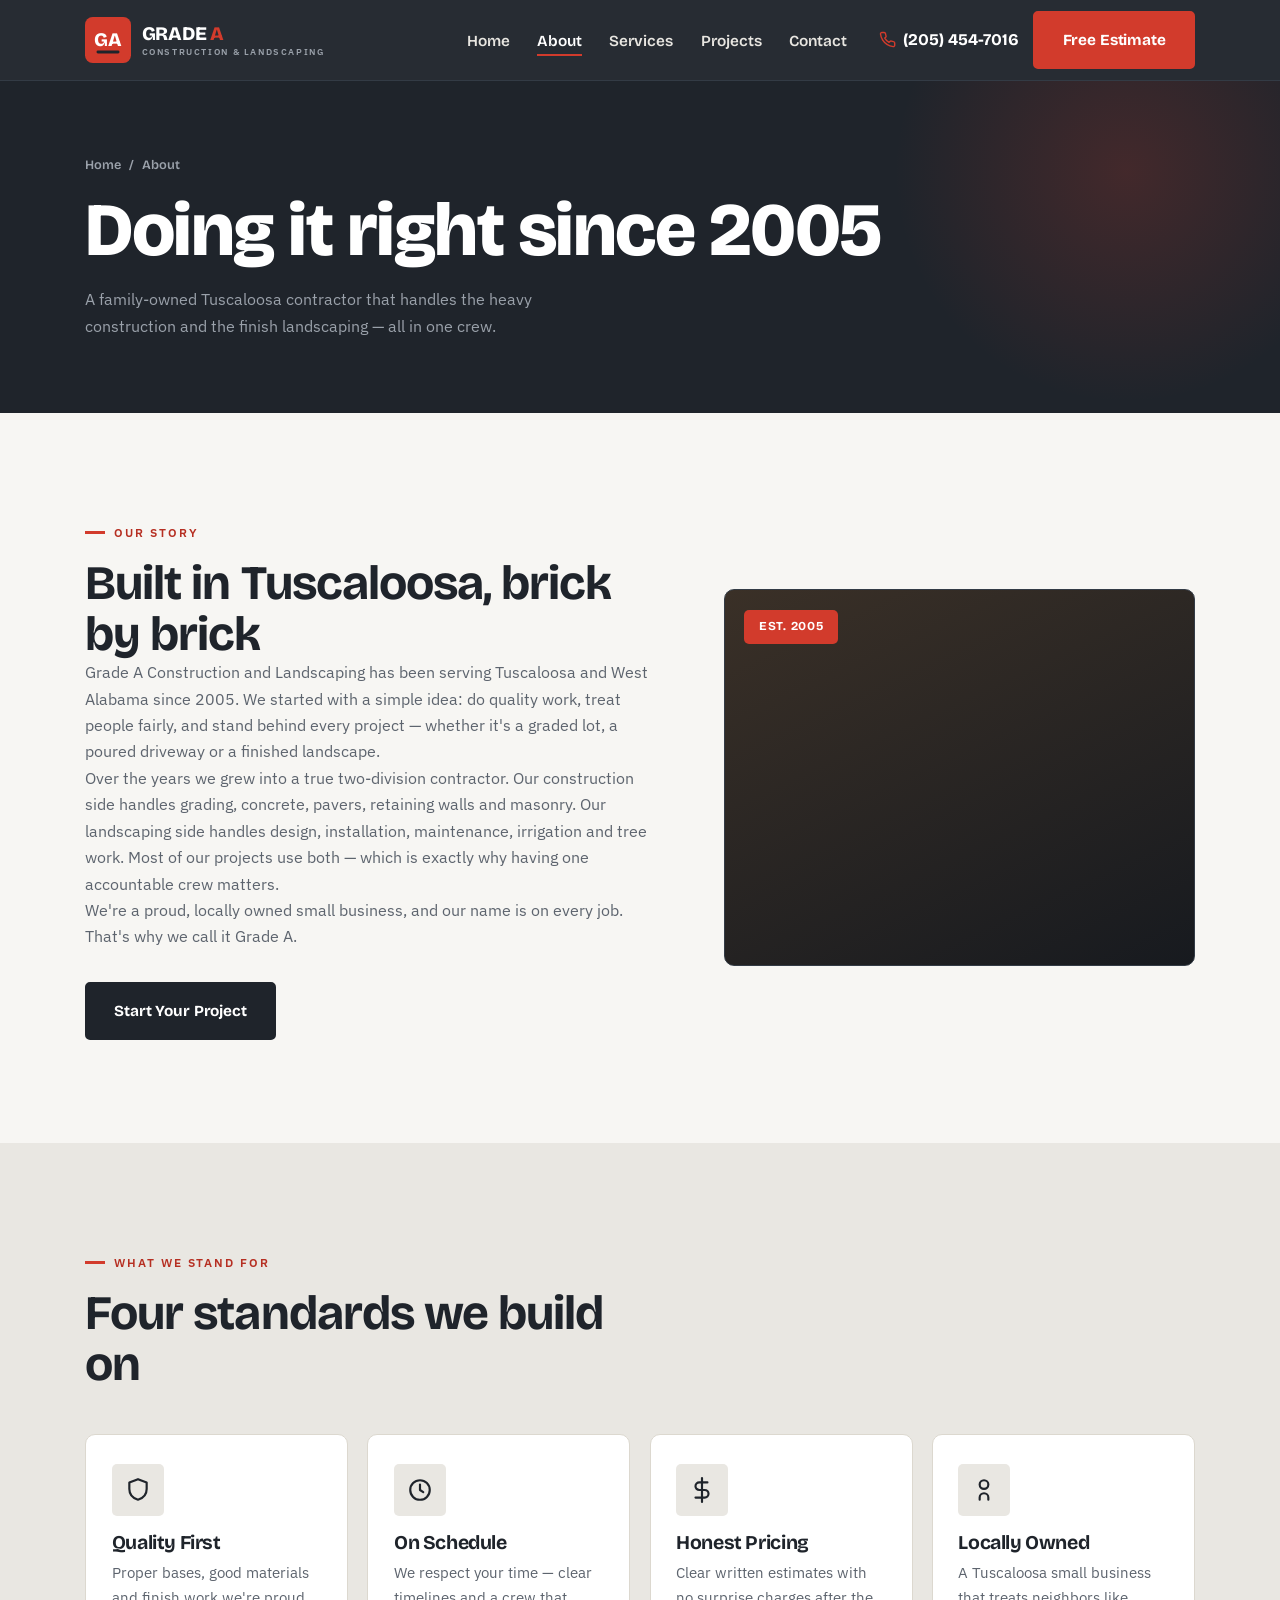
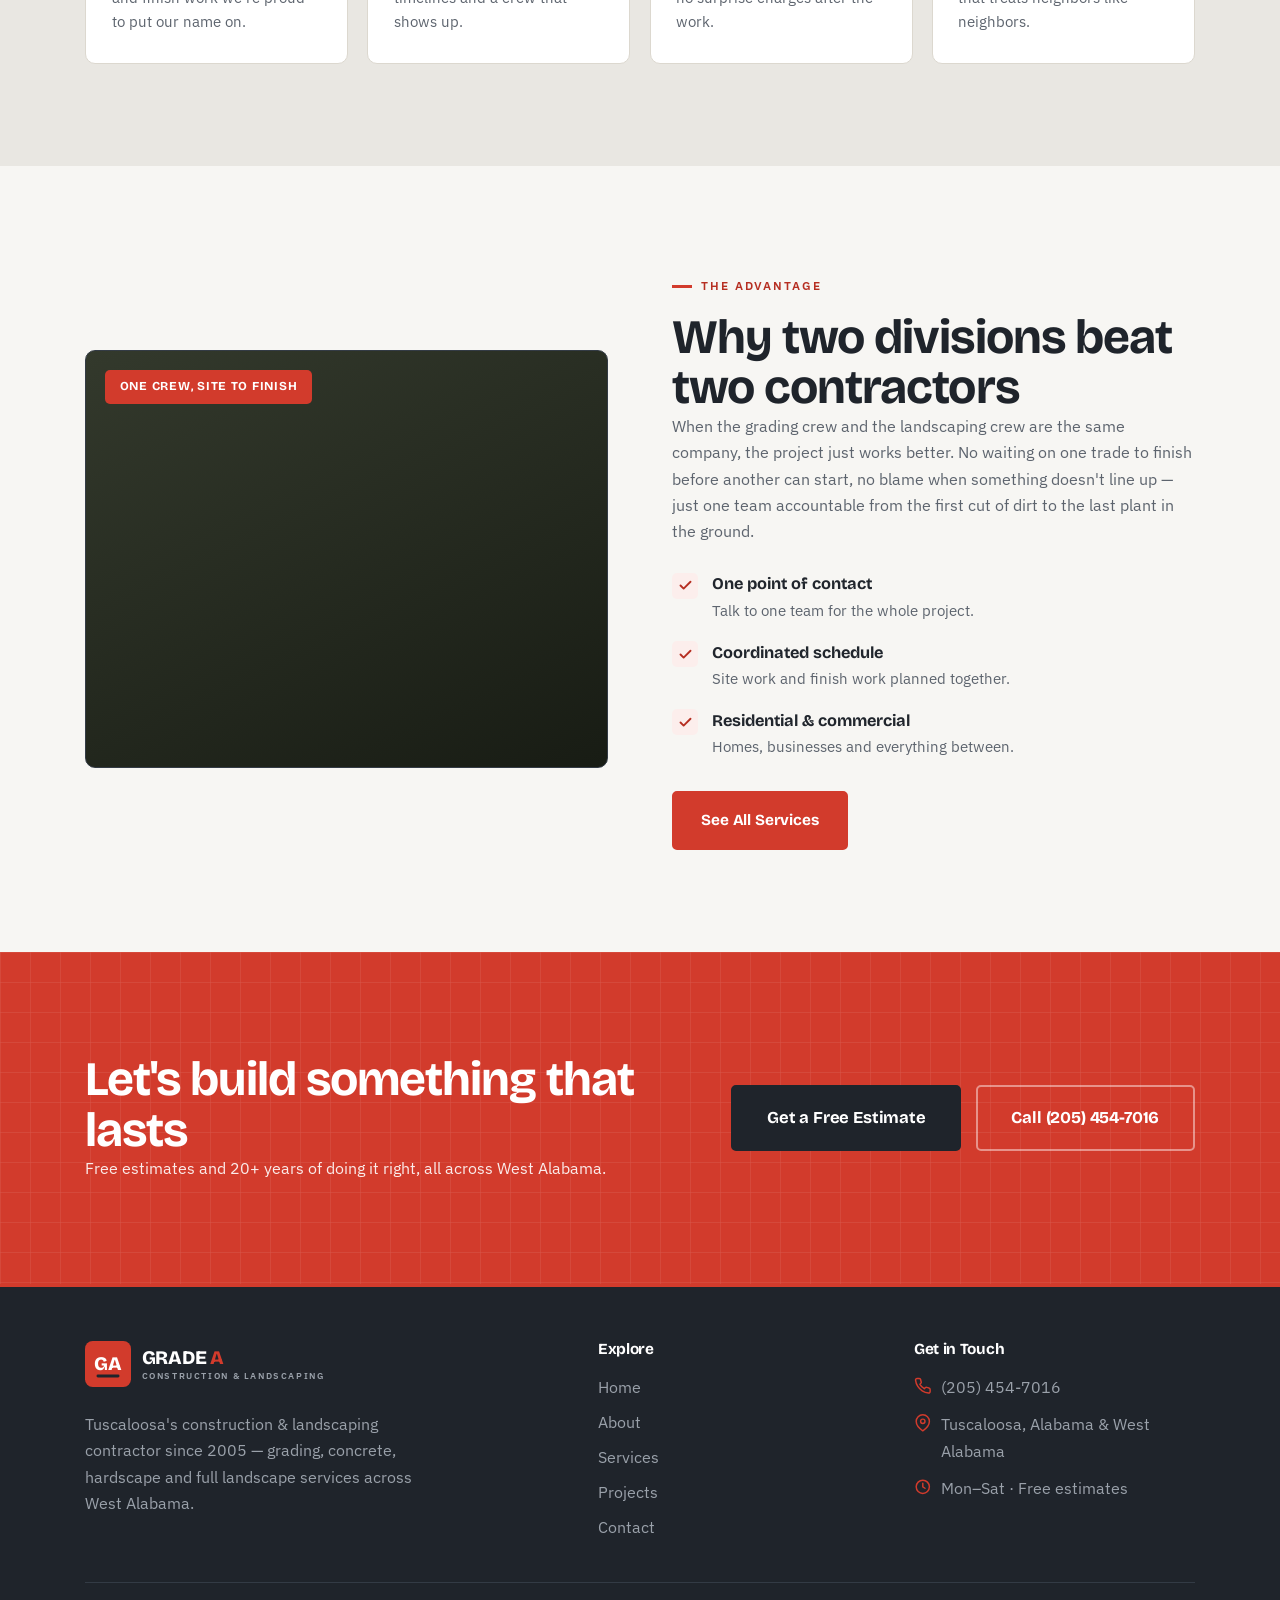
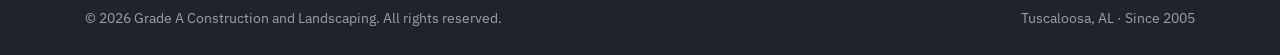
==== about.html @ cbe6e45e "Initial commit: Grade A Construction and Landscaping website Co-Authored-By: Claude Opus 4.8 <norepl" ====
<!DOCTYPE html>
<html lang="en" class="no-js">
<head>
  <meta charset="UTF-8" />
  <meta name="viewport" content="width=device-width, initial-scale=1.0" />
  <title>About | Grade A Construction and Landscaping — Tuscaloosa, AL</title>
  <meta name="description" content="Grade A Construction and Landscaping has served Tuscaloosa & West Alabama since 2005 — a family-owned contractor handling construction and landscaping under one roof." />
  <meta name="theme-color" content="#1f242b" />
  <link rel="icon" href="assets/icons/favicon.svg" type="image/svg+xml" />
  <link rel="preconnect" href="https://fonts.googleapis.com" />
  <link rel="preconnect" href="https://fonts.gstatic.com" crossorigin />
  <link href="https://fonts.googleapis.com/css2?family=Bricolage+Grotesque:opsz,wght@12..96,600..800&family=IBM+Plex+Sans:wght@400;500;600;700&display=swap" rel="stylesheet" />
  <link rel="stylesheet" href="css/style.css" />
</head>
<body>
  <a class="skip-link" href="#main">Skip to content</a>

  <header class="header">
    <div class="container">
      <nav class="nav" aria-label="Primary">
        <a href="index.html" class="logo" aria-label="Grade A Construction and Landscaping — home">
          <svg class="logo__mark" viewBox="0 0 48 48" aria-hidden="true">
            <rect width="48" height="48" rx="8" fill="#d23b2c"/>
            <text x="24" y="30" text-anchor="middle" font-family="'Bricolage Grotesque', Arial, sans-serif" font-weight="800" font-size="20" fill="#ffffff">GA</text>
            <rect x="12" y="35" width="24" height="3" rx="1.5" fill="#1f242b"/>
          </svg>
          <span class="logo__name">Grade<span> A</span><small>Construction &amp; Landscaping</small></span>
        </a>
        <div class="nav__menu" id="nav-menu">
          <ul class="nav__links">
            <li><a class="nav__link" href="index.html">Home</a></li>
            <li><a class="nav__link" href="about.html">About</a></li>
            <li><a class="nav__link" href="services.html">Services</a></li>
            <li><a class="nav__link" href="gallery.html">Projects</a></li>
            <li><a class="nav__link" href="contact.html">Contact</a></li>
          </ul>
          <div class="nav__actions">
            <a href="tel:+12054547016" class="nav__phone" aria-label="Call (205) 454-7016">
              <svg viewBox="0 0 24 24" fill="none" stroke="currentColor" stroke-width="2" stroke-linecap="round" stroke-linejoin="round" aria-hidden="true"><path d="M22 16.92v3a2 2 0 0 1-2.18 2 19.79 19.79 0 0 1-8.63-3.07 19.5 19.5 0 0 1-6-6 19.79 19.79 0 0 1-3.07-8.67A2 2 0 0 1 4.11 2h3a2 2 0 0 1 2 1.72c.13.96.36 1.9.7 2.81a2 2 0 0 1-.45 2.11L8.09 9.91a16 16 0 0 0 6 6l1.27-1.27a2 2 0 0 1 2.11-.45c.91.34 1.85.57 2.81.7A2 2 0 0 1 22 16.92Z"/></svg>
              (205) 454-7016
            </a>
            <a href="contact.html" class="btn">Free Estimate</a>
          </div>
        </div>
        <button class="nav__toggle" aria-label="Toggle menu" aria-controls="nav-menu" aria-expanded="false"><span></span></button>
      </nav>
    </div>
  </header>
  <div class="nav-scrim" aria-hidden="true"></div>

  <main id="main">
    <section class="pagehero">
      <div class="container pagehero__inner">
        <nav class="crumbs" aria-label="Breadcrumb"><a href="index.html">Home</a> / <span>About</span></nav>
        <h1>Doing it right since 2005</h1>
        <p>A family-owned Tuscaloosa contractor that handles the heavy construction and the finish landscaping — all in one crew.</p>
      </div>
    </section>

    <!-- STORY -->
    <section class="section">
      <div class="container split split--wide-left">
        <div class="reveal">
          <span class="eyebrow">Our Story</span>
          <h2 style="margin-top:1rem">Built in Tuscaloosa, brick by brick</h2>
          <p class="muted">Grade A Construction and Landscaping has been serving Tuscaloosa and West Alabama since 2005. We started with a simple idea: do quality work, treat people fairly, and stand behind every project — whether it's a graded lot, a poured driveway or a finished landscape.</p>
          <p class="muted">Over the years we grew into a true two-division contractor. Our construction side handles grading, concrete, pavers, retaining walls and masonry. Our landscaping side handles design, installation, maintenance, irrigation and tree work. Most of our projects use both — which is exactly why having one accountable crew matters.</p>
          <p class="muted">We're a proud, locally owned small business, and our name is on every job. That's why we call it Grade A.</p>
          <a href="contact.html" class="btn btn--dark mt-2">Start Your Project</a>
        </div>
        <div class="feature__media reveal" data-delay="1">
          <!-- Replace background with a real crew / equipment / project photo -->
          <span class="pill">Est. 2005</span>
        </div>
      </div>
    </section>

    <!-- VALUES -->
    <section class="section section--concrete">
      <div class="container">
        <div class="section-head reveal">
          <span class="eyebrow">What We Stand For</span>
          <h2 style="margin-top:1rem">Four standards we build on</h2>
        </div>
        <div class="cards">
          <article class="card reveal">
            <div class="card__top"><div class="card__ic"><svg viewBox="0 0 24 24" fill="none" stroke="currentColor" stroke-width="2" stroke-linecap="round" stroke-linejoin="round"><path d="M12 2 4 5v6c0 5 3.4 8.5 8 10 4.6-1.5 8-5 8-10V5l-8-3Z"/></svg></div></div>
            <h3>Quality First</h3>
            <p>Proper bases, good materials and finish work we're proud to put our name on.</p>
          </article>
          <article class="card reveal" data-delay="1">
            <div class="card__top"><div class="card__ic"><svg viewBox="0 0 24 24" fill="none" stroke="currentColor" stroke-width="2" stroke-linecap="round" stroke-linejoin="round"><circle cx="12" cy="12" r="9"/><polyline points="12 7 12 12 15 14"/></svg></div></div>
            <h3>On Schedule</h3>
            <p>We respect your time — clear timelines and a crew that shows up.</p>
          </article>
          <article class="card reveal" data-delay="2">
            <div class="card__top"><div class="card__ic"><svg viewBox="0 0 24 24" fill="none" stroke="currentColor" stroke-width="2" stroke-linecap="round" stroke-linejoin="round"><path d="M12 1v22"/><path d="M17 5H9.5a3.5 3.5 0 0 0 0 7h5a3.5 3.5 0 0 1 0 7H6"/></svg></div></div>
            <h3>Honest Pricing</h3>
            <p>Clear written estimates with no surprise charges after the work.</p>
          </article>
          <article class="card reveal" data-delay="3">
            <div class="card__top"><div class="card__ic"><svg viewBox="0 0 24 24" fill="none" stroke="currentColor" stroke-width="2" stroke-linecap="round" stroke-linejoin="round"><path d="M16 21v-2a4 4 0 0 0-8 0v2"/><circle cx="12" cy="7" r="4"/></svg></div></div>
            <h3>Locally Owned</h3>
            <p>A Tuscaloosa small business that treats neighbors like neighbors.</p>
          </article>
        </div>
      </div>
    </section>

    <!-- WHY / ONE CREW -->
    <section class="section">
      <div class="container split">
        <div class="feature__media feature__media--land reveal">
          <!-- Replace background with a real combined project photo -->
          <span class="pill">One crew, site to finish</span>
        </div>
        <div class="reveal" data-delay="1">
          <span class="eyebrow">The Advantage</span>
          <h2 style="margin-top:1rem">Why two divisions beat two contractors</h2>
          <p class="muted">When the grading crew and the landscaping crew are the same company, the project just works better. No waiting on one trade to finish before another can start, no blame when something doesn't line up — just one team accountable from the first cut of dirt to the last plant in the ground.</p>
          <ul class="checks">
            <li><span class="tick"><svg viewBox="0 0 24 24" fill="none" stroke="currentColor" stroke-width="3" stroke-linecap="round" stroke-linejoin="round"><polyline points="20 6 9 17 4 12"/></svg></span><span><b>One point of contact</b><span class="t">Talk to one team for the whole project.</span></span></li>
            <li><span class="tick"><svg viewBox="0 0 24 24" fill="none" stroke="currentColor" stroke-width="3" stroke-linecap="round" stroke-linejoin="round"><polyline points="20 6 9 17 4 12"/></svg></span><span><b>Coordinated schedule</b><span class="t">Site work and finish work planned together.</span></span></li>
            <li><span class="tick"><svg viewBox="0 0 24 24" fill="none" stroke="currentColor" stroke-width="3" stroke-linecap="round" stroke-linejoin="round"><polyline points="20 6 9 17 4 12"/></svg></span><span><b>Residential &amp; commercial</b><span class="t">Homes, businesses and everything between.</span></span></li>
          </ul>
          <a href="services.html" class="btn mt-2">See All Services</a>
        </div>
      </div>
    </section>

    <!-- CTA -->
    <section class="section cta">
      <div class="container cta__inner">
        <div class="reveal">
          <h2>Let's build something that lasts</h2>
          <p>Free estimates and 20+ years of doing it right, all across West Alabama.</p>
        </div>
        <div class="hero__actions reveal" data-delay="1">
          <a href="contact.html" class="btn btn--dark btn--lg">Get a Free Estimate</a>
          <a href="tel:+12054547016" class="btn btn--ghost-light btn--lg">Call (205) 454-7016</a>
        </div>
      </div>
    </section>
  </main>

  <footer class="footer">
    <div class="container">
      <div class="footer__grid">
        <div class="footer__about">
          <a href="index.html" class="logo" aria-label="Grade A Construction and Landscaping — home">
            <svg class="logo__mark" viewBox="0 0 48 48" aria-hidden="true">
              <rect width="48" height="48" rx="8" fill="#d23b2c"/>
              <text x="24" y="30" text-anchor="middle" font-family="'Bricolage Grotesque', Arial, sans-serif" font-weight="800" font-size="20" fill="#ffffff">GA</text>
              <rect x="12" y="35" width="24" height="3" rx="1.5" fill="#1f242b"/>
            </svg>
            <span class="logo__name">Grade<span> A</span><small>Construction &amp; Landscaping</small></span>
          </a>
          <p>Tuscaloosa's construction &amp; landscaping contractor since 2005 — grading, concrete, hardscape and full landscape services across West Alabama.</p>
        </div>
        <div>
          <h4>Explore</h4>
          <ul class="footer__links">
            <li><a href="index.html">Home</a></li>
            <li><a href="about.html">About</a></li>
            <li><a href="services.html">Services</a></li>
            <li><a href="gallery.html">Projects</a></li>
            <li><a href="contact.html">Contact</a></li>
          </ul>
        </div>
        <div>
          <h4>Get in Touch</h4>
          <ul class="footer__contact">
            <li><svg viewBox="0 0 24 24" fill="none" stroke="currentColor" stroke-width="2" stroke-linecap="round" stroke-linejoin="round"><path d="M22 16.92v3a2 2 0 0 1-2.18 2 19.79 19.79 0 0 1-8.63-3.07 19.5 19.5 0 0 1-6-6 19.79 19.79 0 0 1-3.07-8.67A2 2 0 0 1 4.11 2h3a2 2 0 0 1 2 1.72c.13.96.36 1.9.7 2.81a2 2 0 0 1-.45 2.11L8.09 9.91a16 16 0 0 0 6 6l1.27-1.27a2 2 0 0 1 2.11-.45c.91.34 1.85.57 2.81.7A2 2 0 0 1 22 16.92Z"/></svg><a href="tel:+12054547016">(205) 454-7016</a></li>
            <li><svg viewBox="0 0 24 24" fill="none" stroke="currentColor" stroke-width="2" stroke-linecap="round" stroke-linejoin="round"><path d="M21 10c0 7-9 13-9 13s-9-6-9-13a9 9 0 0 1 18 0Z"/><circle cx="12" cy="10" r="3"/></svg><span>Tuscaloosa, Alabama &amp; West Alabama</span></li>
            <li><svg viewBox="0 0 24 24" fill="none" stroke="currentColor" stroke-width="2" stroke-linecap="round" stroke-linejoin="round"><circle cx="12" cy="12" r="9"/><polyline points="12 7 12 12 15 14"/></svg><span>Mon–Sat · Free estimates</span></li>
          </ul>
        </div>
      </div>
      <div class="footer__bottom">
        <span>&copy; <span id="year">2026</span> Grade A Construction and Landscaping. All rights reserved.</span>
        <span>Tuscaloosa, AL · Since 2005</span>
      </div>
    </div>
  </footer>

  <button class="to-top" aria-label="Back to top"><svg viewBox="0 0 24 24" fill="none" stroke="currentColor" stroke-width="2.4" stroke-linecap="round" stroke-linejoin="round" width="20" height="20"><polyline points="18 15 12 9 6 15"/></svg></button>
  <nav class="callbar" aria-label="Quick actions">
    <a href="tel:+12054547016"><svg viewBox="0 0 24 24" fill="none" stroke="currentColor" stroke-width="2" stroke-linecap="round" stroke-linejoin="round"><path d="M22 16.92v3a2 2 0 0 1-2.18 2 19.79 19.79 0 0 1-8.63-3.07 19.5 19.5 0 0 1-6-6 19.79 19.79 0 0 1-3.07-8.67A2 2 0 0 1 4.11 2h3a2 2 0 0 1 2 1.72c.13.96.36 1.9.7 2.81a2 2 0 0 1-.45 2.11L8.09 9.91a16 16 0 0 0 6 6l1.27-1.27a2 2 0 0 1 2.11-.45c.91.34 1.85.57 2.81.7A2 2 0 0 1 22 16.92Z"/></svg>Call Now</a>
    <a href="contact.html"><svg viewBox="0 0 24 24" fill="none" stroke="currentColor" stroke-width="2" stroke-linecap="round" stroke-linejoin="round"><path d="M14 2H6a2 2 0 0 0-2 2v16a2 2 0 0 0 2 2h12a2 2 0 0 0 2-2V8z"/><polyline points="14 2 14 8 20 8"/></svg>Free Estimate</a>
  </nav>

  <script src="js/main.js" defer></script>
</body>
</html>
---- css/style.css ----
/* =====================================================================
   Grade A Construction and Landscaping — "Built Right" design system
   Graphite + warm concrete + signal red. Bricolage Grotesque + IBM Plex Sans.
   Sturdy, professional, blueprint-grid motifs. Two divisions. No frameworks.
   ===================================================================== */

/* ----------------------------- Tokens ------------------------------ */
:root {
  /* Brand */
  --graphite:   #1f242b;   /* dark */
  --graphite-2: #2a3138;
  --graphite-3: #39414b;
  --red:        #d23b2c;   /* signal/brick red */
  --red-600:    #b62f22;
  --red-700:    #95261b;
  --red-50:     #fceeec;

  /* Neutrals */
  --concrete:   #e9e7e2;   /* warm light gray */
  --concrete-2: #ddd9d1;
  --paper:      #f7f6f3;   /* off-white */
  --white:      #ffffff;
  --line:       #dcd8cf;
  --line-dark:  #333b45;
  --steel:      #5c6470;

  /* Text */
  --text:       #21262d;
  --muted:      #5d646e;
  --on-dark:    #e8e6e1;
  --on-dark-mut:#9aa1aa;

  /* System */
  --radius:    5px;
  --radius-lg: 10px;
  --shadow:    0 22px 48px -26px rgba(18,22,28,.42);
  --shadow-sm: 0 10px 24px -16px rgba(18,22,28,.34);
  --shadow-red:0 16px 30px -14px rgba(210,59,44,.45);
  --container: 1180px;
  --gutter:    clamp(1.1rem, 4vw, 2.2rem);
  --ease:      cubic-bezier(.2,.65,.25,1);

  --ff-display:"Bricolage Grotesque", system-ui, sans-serif;
  --ff-body:   "IBM Plex Sans", system-ui, -apple-system, "Segoe UI", sans-serif;
}

/* ----------------------------- Reset ------------------------------- */
*, *::before, *::after { box-sizing: border-box; }
* { margin: 0; }
html { scroll-behavior: smooth; -webkit-text-size-adjust: 100%; }
@media (prefers-reduced-motion: reduce) {
  html { scroll-behavior: auto; }
  *, *::before, *::after { animation-duration: .001ms !important; transition-duration: .001ms !important; }
}
body {
  font-family: var(--ff-body);
  color: var(--text);
  background: var(--paper);
  line-height: 1.62;
  font-size: 1.02rem;
  -webkit-font-smoothing: antialiased;
  text-rendering: optimizeLegibility;
}
img, svg, picture, iframe { display: block; max-width: 100%; }
a { color: inherit; text-decoration: none; }
button { font: inherit; cursor: pointer; border: 0; background: none; color: inherit; }
input, textarea, select { font: inherit; color: inherit; }
ul { list-style: none; padding: 0; }
::selection { background: var(--red); color: #fff; }
:focus-visible { outline: 3px solid var(--red); outline-offset: 2px; border-radius: 3px; }

/* --------------------------- Typography ---------------------------- */
h1, h2, h3, h4, .display {
  font-family: var(--ff-display);
  font-weight: 700;
  line-height: 1.05;
  letter-spacing: -0.02em;
  color: var(--graphite);
}
h1 { font-size: clamp(2.6rem, 6vw, 4.7rem); font-weight: 800; }
h2 { font-size: clamp(1.9rem, 4.2vw, 3rem); }
h3 { font-size: clamp(1.2rem, 2vw, 1.5rem); }
p { max-width: 64ch; }
strong { font-weight: 600; }
.hl { color: var(--red); }

.eyebrow {
  display: inline-flex; align-items: center; gap: .55rem;
  font-family: var(--ff-body); font-weight: 600; font-size: .76rem;
  text-transform: uppercase; letter-spacing: .16em; color: var(--red-600);
}
.eyebrow::before { content: ""; width: 20px; height: 3px; background: var(--red); }
.eyebrow--center { justify-content: center; }
.eyebrow--light { color: var(--red); }
.lead { font-size: 1.18rem; color: var(--muted); }

/* --------------------------- Layout -------------------------------- */
.container { width: 100%; max-width: var(--container); margin-inline: auto; padding-inline: var(--gutter); }
.section { padding-block: clamp(3.6rem, 8vw, 6.5rem); }
.section--tight { padding-block: clamp(2.4rem, 5vw, 3.6rem); }
.section--concrete { background: var(--concrete); }
.section--graphite { background: var(--graphite); color: var(--on-dark); }
.section--graphite h1, .section--graphite h2, .section--graphite h3 { color: #fff; }
.section--graphite .lead, .section--graphite .muted { color: var(--on-dark-mut); }
.section-head { max-width: 58ch; margin-bottom: 2.8rem; }
.section-head--center { margin-inline: auto; text-align: center; }
.section-head p { margin-top: .9rem; }
.split { display: grid; gap: clamp(2rem,5vw,4rem); align-items: center; }
@media (min-width: 900px) { .split { grid-template-columns: 1fr 1fr; } .split--wide-left { grid-template-columns: 1.1fr .9fr; } }
.muted { color: var(--muted); }

/* blueprint grid motif */
.blueprint { background-image:
  linear-gradient(rgba(255,255,255,.045) 1px, transparent 1px),
  linear-gradient(90deg, rgba(255,255,255,.045) 1px, transparent 1px);
  background-size: 32px 32px; }

/* --------------------------- Buttons ------------------------------- */
.btn {
  --bg: var(--red); --fg: #fff;
  display: inline-flex; align-items: center; gap: .55rem;
  background: var(--bg); color: var(--fg);
  font-family: var(--ff-display); font-weight: 700; font-size: .96rem; letter-spacing: -.01em;
  padding: .92rem 1.7rem; border-radius: var(--radius); border: 2px solid var(--bg);
  transition: transform .18s var(--ease), background .18s var(--ease), box-shadow .18s var(--ease), border-color .18s var(--ease);
}
.btn:hover { transform: translateY(-2px); background: var(--red-600); border-color: var(--red-600); box-shadow: var(--shadow-red); }
.btn--dark { --bg: var(--graphite); border-color: var(--graphite); }
.btn--dark:hover { background: var(--graphite-2); border-color: var(--graphite-2); box-shadow: var(--shadow); }
.btn--ghost { --bg: transparent; --fg: var(--graphite); border-color: var(--graphite); }
.btn--ghost:hover { background: var(--graphite); color: #fff; box-shadow: none; }
.btn--ghost-light { --bg: transparent; --fg: #fff; border-color: rgba(255,255,255,.45); }
.btn--ghost-light:hover { background: #fff; color: var(--graphite); border-color: #fff; box-shadow: none; }
.btn--lg { padding: 1.1rem 2.1rem; font-size: 1.04rem; }
.btn svg { width: 1.1em; height: 1.1em; }

/* ----------------------------- Stamp ------------------------------- */
.stamp { display: inline-grid; place-items: center; text-align: center; width: 96px; height: 96px; border-radius: 50%; border: 2px solid var(--red); color: var(--red); font-family: var(--ff-display); line-height: 1; transform: rotate(-7deg); background: rgba(255,255,255,.04); }
.stamp b { font-size: 1.7rem; font-weight: 800; }
.stamp small { font-size: .56rem; letter-spacing: .14em; margin-top: .25rem; text-transform: uppercase; }

/* --------------------------- Header / Nav -------------------------- */
.header { position: sticky; top: 0; z-index: 60; background: rgba(31,36,43,.96); backdrop-filter: blur(8px); border-bottom: 1px solid var(--line-dark); transition: box-shadow .3s var(--ease); }
.header.is-stuck { box-shadow: 0 12px 30px -20px rgba(0,0,0,.7); }
.nav { display: flex; align-items: center; justify-content: space-between; gap: 1.2rem; height: 80px; }
.logo { display: inline-flex; align-items: center; gap: .65rem; color: #fff; }
.logo__mark { width: 46px; height: 46px; flex: none; }
.logo__name { font-family: var(--ff-display); font-weight: 800; font-size: 1.2rem; letter-spacing: -.01em; line-height: 1; text-transform: uppercase; }
.logo__name span { color: var(--red); }
.logo__name small { display: block; font-family: var(--ff-body); font-size: .56rem; font-weight: 600; letter-spacing: .18em; text-transform: uppercase; color: var(--on-dark-mut); margin-top: .3rem; }

.nav__menu { display: flex; align-items: center; gap: 2rem; }
.nav__links { display: flex; align-items: center; gap: 1.7rem; }
.nav__link { font-family: var(--ff-display); font-weight: 600; font-size: .96rem; color: var(--on-dark); position: relative; padding: .3rem 0; transition: color .2s var(--ease); }
.nav__link::after { content: ""; position: absolute; left: 0; bottom: -2px; width: 0; height: 2px; background: var(--red); transition: width .22s var(--ease); }
.nav__link:hover { color: #fff; }
.nav__link:hover::after, .nav__link.is-active::after { width: 100%; }
.nav__link.is-active { color: #fff; }
.nav__actions { display: flex; align-items: center; gap: .9rem; }
.nav__phone { display: inline-flex; align-items: center; gap: .45rem; font-family: var(--ff-display); font-weight: 700; color: #fff; }
.nav__phone svg { width: 1.05em; color: var(--red); }

.nav__toggle { display: none; width: 46px; height: 46px; border-radius: var(--radius); border: 1px solid var(--line-dark); position: relative; }
.nav__toggle span, .nav__toggle span::before, .nav__toggle span::after { content: ""; position: absolute; left: 50%; top: 50%; width: 22px; height: 2.4px; background: #fff; border-radius: 2px; transform: translate(-50%,-50%); transition: transform .25s var(--ease), opacity .25s var(--ease); }
.nav__toggle span::before { transform: translate(-50%,-7px); }
.nav__toggle span::after  { transform: translate(-50%,7px); }
.nav__toggle[aria-expanded="true"] span { background: transparent; }
.nav__toggle[aria-expanded="true"] span::before { transform: translate(-50%,0) rotate(45deg); }
.nav__toggle[aria-expanded="true"] span::after  { transform: translate(-50%,0) rotate(-45deg); }

@media (max-width: 920px) {
  .nav__toggle { display: block; z-index: 70; }
  .nav__menu { position: fixed; inset: 0 0 0 auto; width: min(84vw, 350px); flex-direction: column; align-items: flex-start; justify-content: center; gap: 2rem; background: var(--graphite-2); padding: 5rem 2rem; border-left: 1px solid var(--line-dark); transform: translateX(100%); transition: transform .32s var(--ease); z-index: 65; }
  .nav__menu.is-open { transform: translateX(0); }
  .nav__links { flex-direction: column; align-items: flex-start; gap: 1.3rem; }
  .nav__link { font-size: 1.1rem; }
  .nav__actions { flex-direction: column; align-items: flex-start; gap: 1rem; width: 100%; }
  .nav__actions .btn { width: 100%; justify-content: center; }
  .nav-scrim { position: fixed; inset: 0; background: rgba(10,12,15,.5); opacity: 0; visibility: hidden; transition: opacity .3s; z-index: 64; }
  .nav-scrim.is-open { opacity: 1; visibility: visible; }
}

/* ----------------------------- Hero -------------------------------- */
.hero { position: relative; background: var(--graphite); color: var(--on-dark); overflow: hidden; }
.hero::after { content: ""; position: absolute; right: -8%; top: -30%; width: 46%; aspect-ratio: 1; background: radial-gradient(circle, rgba(210,59,44,.22), transparent 64%); }
.hero__inner { position: relative; display: grid; gap: clamp(2rem,5vw,3.5rem); align-items: center; padding-block: clamp(3.4rem,8vw,5.5rem); }
@media (min-width: 920px) { .hero__inner { grid-template-columns: 1.06fr .94fr; } }
.hero__copy { display: grid; gap: 1.4rem; }
.hero__badge { display: inline-flex; align-items: center; gap: .6rem; align-self: start; background: rgba(255,255,255,.06); border: 1px solid var(--line-dark); border-radius: var(--pill, 999px); padding: .4rem .9rem .4rem .5rem; font-family: var(--ff-display); font-weight: 700; font-size: .82rem; }
.hero__badge i { display: grid; place-items: center; width: 26px; height: 26px; border-radius: 50%; background: var(--red); color: #fff; font-style: normal; font-size: .68rem; }
.hero h1 { color: #fff; }
.hero h1 .hl { color: var(--red); }
.hero__lead { font-size: 1.2rem; color: var(--on-dark-mut); max-width: 46ch; }
.hero__actions { display: flex; flex-wrap: wrap; gap: .9rem; align-items: center; }
.hero__chips { display: flex; flex-wrap: wrap; gap: .6rem 1.4rem; margin-top: .4rem; }
.hero__chip { display: inline-flex; align-items: center; gap: .5rem; font-family: var(--ff-display); font-weight: 600; font-size: .84rem; color: var(--on-dark); }
.hero__chip svg { width: 1.05em; color: var(--red); }
.hero__visual { position: relative; }
.hero__img { aspect-ratio: 4/4.2; border-radius: var(--radius-lg); overflow: hidden; background: linear-gradient(155deg,#3a3027,#171a1f); border: 1px solid var(--line-dark); }
.hero__stamp { position: absolute; right: -1.2rem; bottom: 1.4rem; background: var(--graphite); border-radius: 50%; padding: .3rem; box-shadow: var(--shadow); }

/* --------------------------- Two divisions ------------------------- */
.divisions { display: grid; gap: 1.4rem; }
@media (min-width: 800px) { .divisions { grid-template-columns: 1fr 1fr; } }
.division { position: relative; overflow: hidden; border-radius: var(--radius-lg); padding: 2.2rem; color: #fff; min-height: 320px; display: grid; align-content: end; gap: .7rem; border: 1px solid var(--line-dark); }
.division--build { background: linear-gradient(160deg,#2c333b,#171b20); }
.division--land { background: linear-gradient(160deg,#33392c,#181c14); }
.division::before { content: ""; position: absolute; inset: 0; opacity: .5; background-image: linear-gradient(rgba(255,255,255,.04) 1px, transparent 1px), linear-gradient(90deg, rgba(255,255,255,.04) 1px, transparent 1px); background-size: 30px 30px; }
.division > * { position: relative; }
.division__ic { width: 56px; height: 56px; border-radius: var(--radius); background: var(--red); color: #fff; display: grid; place-items: center; }
.division__ic svg { width: 28px; height: 28px; }
.division__tag { font-family: var(--ff-body); font-weight: 600; text-transform: uppercase; letter-spacing: .14em; font-size: .72rem; color: var(--red); }
.division h3 { color: #fff; font-size: clamp(1.5rem,3vw,2rem); }
.division p { color: var(--on-dark-mut); font-size: .98rem; }
.division ul { display: flex; flex-wrap: wrap; gap: .4rem .9rem; margin-top: .3rem; }
.division li { font-size: .86rem; color: var(--on-dark); display: inline-flex; align-items: center; gap: .4rem; }
.division li::before { content: ""; width: 5px; height: 5px; background: var(--red); border-radius: 50%; }
.division__link { display: inline-flex; align-items: center; gap: .45rem; margin-top: .6rem; font-family: var(--ff-display); font-weight: 700; font-size: .9rem; color: #fff; }
.division__link svg { width: 1em; transition: transform .2s var(--ease); }
.division:hover .division__link svg { transform: translateX(4px); }

/* --------------------------- Service cards ------------------------- */
.cards { display: grid; gap: 1.2rem; grid-template-columns: repeat(auto-fit, minmax(250px,1fr)); }
.card { background: var(--white); border: 1px solid var(--line); border-radius: var(--radius-lg); padding: 1.8rem 1.6rem; transition: transform .2s var(--ease), box-shadow .2s var(--ease), border-color .2s var(--ease); }
.card:hover { transform: translateY(-5px); box-shadow: var(--shadow); border-color: transparent; }
.card__top { display: flex; align-items: center; justify-content: space-between; margin-bottom: 1.1rem; }
.card__ic { width: 52px; height: 52px; border-radius: var(--radius); background: var(--concrete); color: var(--graphite); display: grid; place-items: center; transition: background .2s var(--ease), color .2s var(--ease); }
.card:hover .card__ic { background: var(--red); color: #fff; }
.card__ic svg { width: 26px; height: 26px; }
.card__div { font-family: var(--ff-body); font-weight: 600; font-size: .64rem; text-transform: uppercase; letter-spacing: .12em; color: var(--steel); border: 1px solid var(--line); border-radius: var(--pill, 999px); padding: .25rem .6rem; }
.card__div--build { color: var(--red-600); border-color: #e9c4bf; background: var(--red-50); }
.card h3 { margin-bottom: .4rem; font-size: 1.22rem; }
.card p { color: var(--muted); font-size: .95rem; }

/* --------------------------- Feature split ------------------------- */
.feature__media { position: relative; aspect-ratio: 5/4; border-radius: var(--radius-lg); overflow: hidden; background: linear-gradient(155deg,#3a3027,#171a1f); border: 1px solid var(--line-dark); }
.feature__media--land { background: linear-gradient(155deg,#33392c,#181c14); }
.feature__media .pill { position: absolute; left: 1.2rem; top: 1.2rem; z-index: 1; background: var(--red); color: #fff; font-family: var(--ff-display); font-weight: 700; font-size: .76rem; text-transform: uppercase; letter-spacing: .06em; padding: .45rem .9rem; border-radius: var(--radius); }
.checks { display: grid; gap: 1rem; margin-top: 1.6rem; }
.checks li { display: grid; grid-template-columns: auto 1fr; gap: .85rem; align-items: start; }
.checks .tick { width: 26px; height: 26px; border-radius: var(--radius); background: var(--red-50); color: var(--red-600); display: grid; place-items: center; flex: none; margin-top: .15rem; }
.checks .tick svg { width: 15px; height: 15px; }
.checks b { font-family: var(--ff-display); font-weight: 700; }
.checks span.t { display: block; color: var(--muted); font-size: .96rem; }

/* ----------------------------- Stats ------------------------------- */
.stats { display: grid; grid-template-columns: repeat(2,1fr); gap: 1.2rem; }
@media (min-width: 760px) { .stats { grid-template-columns: repeat(4,1fr); } }
.stat { text-align: center; padding: 1.6rem 1rem; background: var(--graphite-2); border: 1px solid var(--line-dark); border-radius: var(--radius-lg); }
.stat__num { font-family: var(--ff-display); font-weight: 800; font-size: clamp(2.1rem,5vw,2.9rem); color: var(--red); line-height: 1; }
.stat__num span { font-size: .65em; }
.stat__label { color: var(--on-dark-mut); font-size: .86rem; margin-top: .5rem; }

/* ----------------------------- Steps ------------------------------- */
.steps { display: grid; gap: 1.2rem; grid-template-columns: repeat(auto-fit, minmax(210px,1fr)); }
.step { background: var(--white); border: 1px solid var(--line); border-radius: var(--radius-lg); padding: 1.7rem 1.5rem; position: relative; }
.step__n { width: 46px; height: 46px; border-radius: var(--radius); background: var(--graphite); color: #fff; display: grid; place-items: center; font-family: var(--ff-display); font-weight: 800; font-size: 1.2rem; margin-bottom: 1rem; }
.step:nth-child(1) .step__n { background: var(--red); }
.step h3 { font-size: 1.15rem; margin-bottom: .4rem; }
.step p { color: var(--muted); font-size: .95rem; }

/* --------------------------- Gallery ------------------------------- */
.filters { display: flex; flex-wrap: wrap; gap: .6rem; margin-bottom: 2rem; }
.filter { font-family: var(--ff-display); font-weight: 600; font-size: .86rem; padding: .55rem 1.15rem; border-radius: var(--radius); border: 1px solid var(--line); background: var(--white); color: var(--graphite); transition: all .2s var(--ease); }
.filter:hover { border-color: var(--red); }
.filter.is-active { background: var(--graphite); color: #fff; border-color: var(--graphite); }
.gallery { display: grid; gap: 1rem; grid-template-columns: repeat(auto-fill, minmax(260px,1fr)); }
.tile { position: relative; aspect-ratio: 4/3; border-radius: var(--radius-lg); overflow: hidden; display: grid; align-content: end; padding: 1.2rem; color: #fff; background-size: cover; background-position: center; transition: transform .25s var(--ease); }
.tile::before { content: ""; position: absolute; inset: 0; background: linear-gradient(180deg, transparent 35%, rgba(12,14,17,.82)); }
.tile > * { position: relative; }
.tile:hover { transform: scale(1.02); }
.tile__cat { font-family: var(--ff-body); font-weight: 600; font-size: .68rem; text-transform: uppercase; letter-spacing: .1em; color: #f0a89f; }
.tile__title { font-family: var(--ff-display); font-weight: 700; font-size: 1.1rem; margin-top: .2rem; }
.tile.is-hidden { display: none; }
.t-1 { background-image: linear-gradient(155deg,#3a3027,#171a1f); }
.t-2 { background-image: linear-gradient(155deg,#4a4434,#26221a); }
.t-3 { background-image: linear-gradient(155deg,#33392c,#181c14); }
.t-4 { background-image: linear-gradient(155deg,#3a4048,#1a1e24); }
.t-5 { background-image: linear-gradient(155deg,#2f3a33,#141a14); }
.t-6 { background-image: linear-gradient(155deg,#45403a,#22201c); }

/* ------------------------ Before / after --------------------------- */
.ba { position: relative; aspect-ratio: 16/10; border-radius: var(--radius-lg); overflow: hidden; box-shadow: var(--shadow); border: 1px solid var(--line); user-select: none; }
.ba__img { position: absolute; inset: 0; background-size: cover; background-position: center; display: grid; align-content: start; padding: 1rem; }
.ba__before { background-image: linear-gradient(155deg,#5a5340,#322d22); }
.ba__after { background-image: linear-gradient(155deg,#33392c,#181c14); clip-path: inset(0 0 0 50%); }
.ba__tag { font-family: var(--ff-display); font-weight: 700; font-size: .72rem; text-transform: uppercase; letter-spacing: .05em; color: #fff; background: rgba(20,22,26,.6); padding: .25rem .65rem; border-radius: var(--radius); justify-self: start; }
.ba__after .ba__tag { justify-self: end; }
.ba__range { position: absolute; inset: 0; width: 100%; opacity: 0; cursor: ew-resize; }
.ba__handle { position: absolute; top: 0; bottom: 0; left: 50%; width: 3px; background: var(--red); transform: translateX(-50%); pointer-events: none; }
.ba__handle::after { content: ""; position: absolute; top: 50%; left: 50%; width: 42px; height: 42px; transform: translate(-50%,-50%); background: var(--red); border-radius: 50%; box-shadow: 0 6px 16px -4px rgba(0,0,0,.5); }
.ba__handle::before { content: "⟷"; position: absolute; top: 50%; left: 50%; transform: translate(-50%,-50%); z-index: 1; color: #fff; font-weight: 700; }

/* --------------------------- Reviews ------------------------------- */
.reviews { display: grid; gap: 1.2rem; grid-template-columns: repeat(auto-fit, minmax(285px,1fr)); }
.review { background: var(--white); border: 1px solid var(--line); border-radius: var(--radius-lg); padding: 1.8rem; }
.review__stars { color: var(--red); letter-spacing: .1em; margin-bottom: .8rem; font-size: 1.05rem; }
.review p { color: var(--text); font-size: 1rem; }
.review__by { display: flex; align-items: center; gap: .8rem; margin-top: 1.2rem; }
.review__av { width: 42px; height: 42px; border-radius: var(--radius); background: var(--graphite); color: #fff; display: grid; place-items: center; font-family: var(--ff-display); font-weight: 800; }
.review__by b { font-family: var(--ff-display); display: block; font-size: .98rem; }
.review__by span { font-size: .84rem; color: var(--muted); }

/* ----------------------------- Area -------------------------------- */
.area__chips { display: flex; flex-wrap: wrap; gap: .6rem; margin-top: 1.3rem; }
.area__chip { display: inline-flex; align-items: center; gap: .4rem; background: var(--white); border: 1px solid var(--line); padding: .5rem 1rem; border-radius: var(--radius); font-size: .9rem; font-weight: 600; font-family: var(--ff-display); }
.area__chip svg { width: 1em; color: var(--red-600); }
.area__map { border-radius: var(--radius-lg); overflow: hidden; min-height: 320px; box-shadow: var(--shadow-sm); border: 1px solid var(--line); }
.area__map iframe { width: 100%; height: 100%; min-height: 320px; border: 0; filter: grayscale(.4) contrast(1.04); }

/* ------------------------------ CTA -------------------------------- */
.cta { position: relative; background: var(--red); color: #fff; overflow: hidden; }
.cta::before { content: ""; position: absolute; inset: 0; opacity: .14; background-image: linear-gradient(rgba(255,255,255,.5) 1px, transparent 1px), linear-gradient(90deg, rgba(255,255,255,.5) 1px, transparent 1px); background-size: 30px 30px; }
.cta__inner { position: relative; display: grid; gap: 1.6rem; align-items: center; }
@media (min-width: 820px) { .cta__inner { grid-template-columns: 1.5fr auto; } }
.cta h2 { color: #fff; }
.cta p { color: rgba(255,255,255,.9); }
.cta .btn--dark { --bg: var(--graphite); border-color: var(--graphite); }

/* ------------------------- Page hero (inner) ----------------------- */
.pagehero { position: relative; background: var(--graphite); color: var(--on-dark); padding-block: clamp(3rem,7vw,4.6rem); overflow: hidden; }
.pagehero::after { content: ""; position: absolute; right: -8%; top: -50%; width: 40%; aspect-ratio: 1; background: radial-gradient(circle, rgba(210,59,44,.2), transparent 64%); }
.pagehero__inner { position: relative; }
.pagehero h1 { color: #fff; }
.pagehero p { color: var(--on-dark-mut); margin-top: 1rem; max-width: 54ch; }
.crumbs { display: flex; gap: .5rem; align-items: center; font-family: var(--ff-display); font-weight: 600; font-size: .8rem; color: var(--on-dark-mut); margin-bottom: 1rem; }
.crumbs a:hover { color: var(--red); }

/* ----------------------- Detailed service -------------------------- */
.divhead { display: flex; align-items: center; gap: 1rem; margin-bottom: .6rem; }
.divhead__ic { width: 52px; height: 52px; border-radius: var(--radius); background: var(--red); color: #fff; display: grid; place-items: center; flex: none; }
.divhead__ic svg { width: 26px; height: 26px; }
.divhead h2 { margin: 0; }
.svc { display: grid; gap: clamp(1.6rem,4vw,3.2rem); align-items: center; padding-block: clamp(2.4rem,5vw,3.6rem); border-bottom: 1px solid var(--line); scroll-margin-top: 100px; }
@media (min-width: 860px) { .svc { grid-template-columns: 1fr 1fr; } .svc:nth-child(even) .svc__media { order: -1; } }
.svc__media { aspect-ratio: 4/3; border-radius: var(--radius-lg); overflow: hidden; position: relative; background: linear-gradient(155deg,#3a3027,#171a1f); border: 1px solid var(--line-dark); }
.svc__media--land { background: linear-gradient(155deg,#33392c,#181c14); }
.svc__media .pill { position: absolute; left: 1.1rem; top: 1.1rem; z-index: 1; background: var(--red); color: #fff; font-family: var(--ff-display); font-weight: 700; font-size: .74rem; text-transform: uppercase; letter-spacing: .06em; padding: .4rem .85rem; border-radius: var(--radius); }
.svc__ic { width: 54px; height: 54px; border-radius: var(--radius); background: var(--concrete); color: var(--graphite); display: grid; place-items: center; margin-bottom: 1rem; }
.svc__ic svg { width: 27px; height: 27px; }
.svc h3 { font-size: clamp(1.4rem,2.6vw,1.8rem); margin-bottom: .7rem; }
.ticks { display: grid; gap: .55rem; margin-top: 1.2rem; }
.ticks li { display: grid; grid-template-columns: auto 1fr; gap: .65rem; color: var(--muted); align-items: start; }
.ticks svg { width: 1.2rem; height: 1.2rem; color: var(--red-600); margin-top: .2rem; }

/* ------------------------------ Forms ------------------------------ */
.form { display: grid; gap: 1.1rem; }
.field { display: grid; gap: .4rem; }
.field label { font-family: var(--ff-display); font-weight: 700; font-size: .84rem; }
.field label .req { color: var(--red-600); }
.field input, .field select, .field textarea { background: var(--white); border: 1px solid var(--line); border-radius: var(--radius); padding: .85rem 1rem; transition: border-color .2s var(--ease), box-shadow .2s var(--ease); }
.field textarea { resize: vertical; min-height: 130px; }
.field input:focus, .field select:focus, .field textarea:focus { outline: none; border-color: var(--red); box-shadow: 0 0 0 3px var(--red-50); }
.field.is-invalid input, .field.is-invalid select, .field.is-invalid textarea { border-color: #d9534f; box-shadow: 0 0 0 3px rgba(217,83,79,.14); }
.field__error { color: #c0392b; font-size: .82rem; min-height: 1em; }
.form__row { display: grid; gap: 1.1rem; }
@media (min-width: 600px) { .form__row { grid-template-columns: 1fr 1fr; } }
.form__success { display: none; background: var(--red-50); border: 1px solid var(--red); border-left-width: 4px; border-radius: var(--radius-lg); padding: 1.1rem 1.3rem; }
.form__success.is-visible { display: block; }
.form__success strong { font-family: var(--ff-display); }

/* ----------------------------- FAQ --------------------------------- */
.faq { display: grid; gap: .8rem; }
.faq__item { background: var(--white); border: 1px solid var(--line); border-radius: var(--radius); overflow: hidden; }
.faq__q { width: 100%; text-align: left; display: flex; align-items: center; justify-content: space-between; gap: 1rem; padding: 1.15rem 1.3rem; font-family: var(--ff-display); font-weight: 700; font-size: 1.04rem; }
.faq__q .ic { width: 1.4rem; height: 1.4rem; flex: none; color: var(--red-600); transition: transform .25s var(--ease); }
.faq__item.is-open .faq__q .ic { transform: rotate(45deg); }
.faq__a { max-height: 0; overflow: hidden; transition: max-height .3s var(--ease); }
.faq__a p { padding: 0 1.3rem 1.2rem; color: var(--muted); }

/* ----------------------------- Footer ------------------------------ */
.footer { background: var(--graphite); color: var(--on-dark-mut); padding-block: 3.4rem 1.6rem; border-top: 3px solid var(--red); }
.footer__grid { display: grid; gap: 2.2rem; grid-template-columns: 1fr; }
@media (min-width: 760px) { .footer__grid { grid-template-columns: 1.7fr 1fr 1fr; } }
.footer .logo { color: #fff; }
.footer__about p { margin-top: 1rem; max-width: 34ch; }
.footer h4 { color: #fff; font-family: var(--ff-display); font-size: .96rem; margin-bottom: 1rem; }
.footer__links { display: grid; gap: .55rem; }
.footer__links a:hover, .footer__contact a:hover { color: var(--red); }
.footer__contact { display: grid; gap: .7rem; }
.footer__contact li { display: flex; gap: .6rem; align-items: flex-start; }
.footer__contact svg { width: 1.1rem; height: 1.1rem; color: var(--red); flex: none; margin-top: .2rem; }
.footer__bottom { border-top: 1px solid var(--line-dark); margin-top: 2.6rem; padding-top: 1.5rem; display: flex; flex-wrap: wrap; gap: .5rem 1.5rem; justify-content: space-between; font-size: .85rem; }

/* ------------------------ Back to top + call bar ------------------- */
.to-top { position: fixed; right: 1.1rem; bottom: 5.4rem; z-index: 55; width: 48px; height: 48px; border-radius: var(--radius); background: var(--graphite); color: #fff; display: grid; place-items: center; box-shadow: var(--shadow); opacity: 0; visibility: hidden; transform: translateY(10px); transition: all .25s var(--ease); }
.to-top:hover { background: var(--red); }
.to-top.is-visible { opacity: 1; visibility: visible; transform: translateY(0); }
@media (min-width: 760px) { .to-top { bottom: 1.4rem; } }

.callbar { position: fixed; left: 0; right: 0; bottom: 0; z-index: 56; display: grid; grid-template-columns: 1fr 1fr; background: var(--graphite); border-top: 1px solid var(--line-dark); }
.callbar a { display: flex; align-items: center; justify-content: center; gap: .5rem; padding: .95rem; font-family: var(--ff-display); font-weight: 700; font-size: .92rem; color: #fff; }
.callbar a + a { background: var(--red); }
.callbar svg { width: 1.1em; height: 1.1em; }
@media (min-width: 760px) { .callbar { display: none; } }
@media (max-width: 759px) { body { padding-bottom: 56px; } }

/* ------------------------- Reveal animation ------------------------ */
.reveal { opacity: 0; transform: translateY(24px); transition: opacity .7s var(--ease), transform .7s var(--ease); }
.reveal.is-in { opacity: 1; transform: none; }
.reveal[data-delay="1"] { transition-delay: .09s; }
.reveal[data-delay="2"] { transition-delay: .18s; }
.reveal[data-delay="3"] { transition-delay: .27s; }
.no-js .reveal { opacity: 1; transform: none; }

/* ------------------------------ Utils ------------------------------ */
.text-center { text-align: center; }
.mt-2 { margin-top: 2rem; }
.sr-only { position: absolute; width: 1px; height: 1px; padding: 0; margin: -1px; overflow: hidden; clip: rect(0,0,0,0); white-space: nowrap; border: 0; }
.skip-link { position: absolute; left: .5rem; top: -3.5rem; background: var(--red); color: #fff; padding: .6rem 1rem; border-radius: var(--radius); z-index: 100; font-family: var(--ff-display); font-weight: 700; transition: top .2s; }
.skip-link:focus { top: .5rem; }
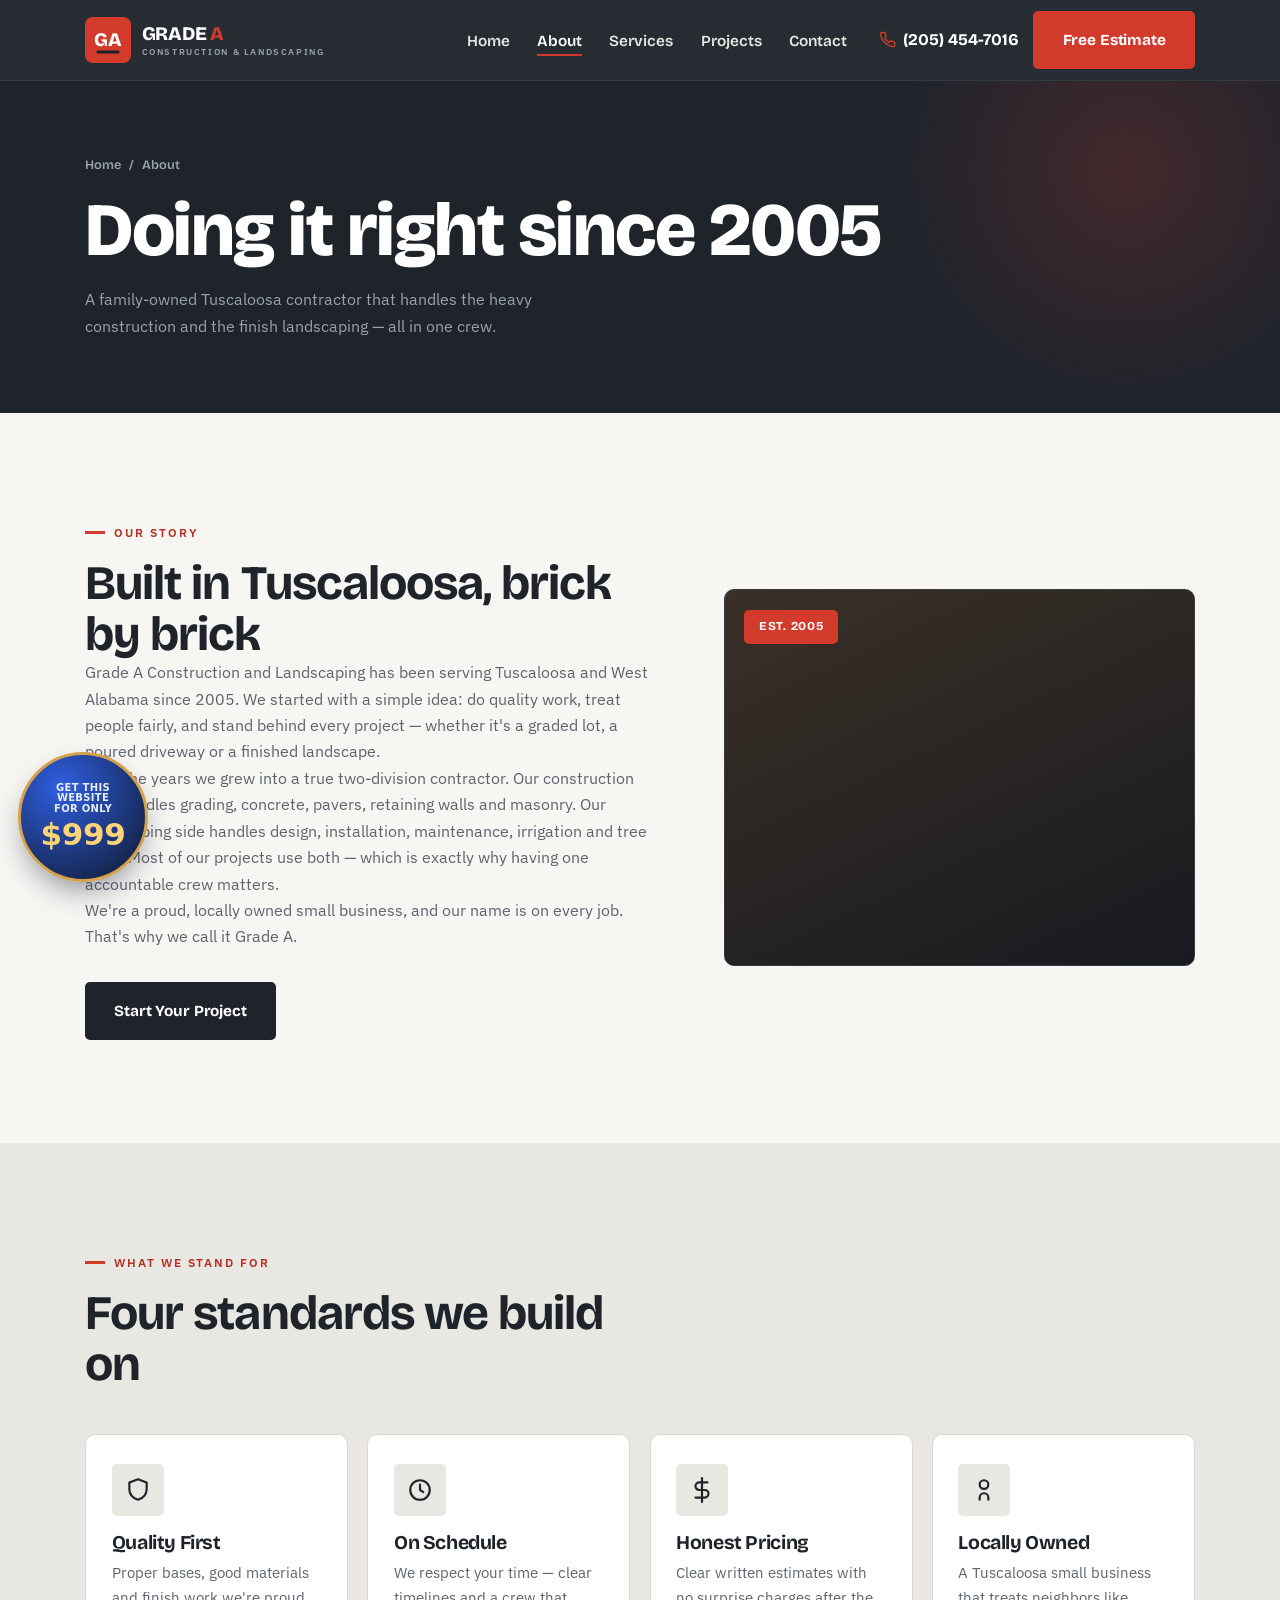
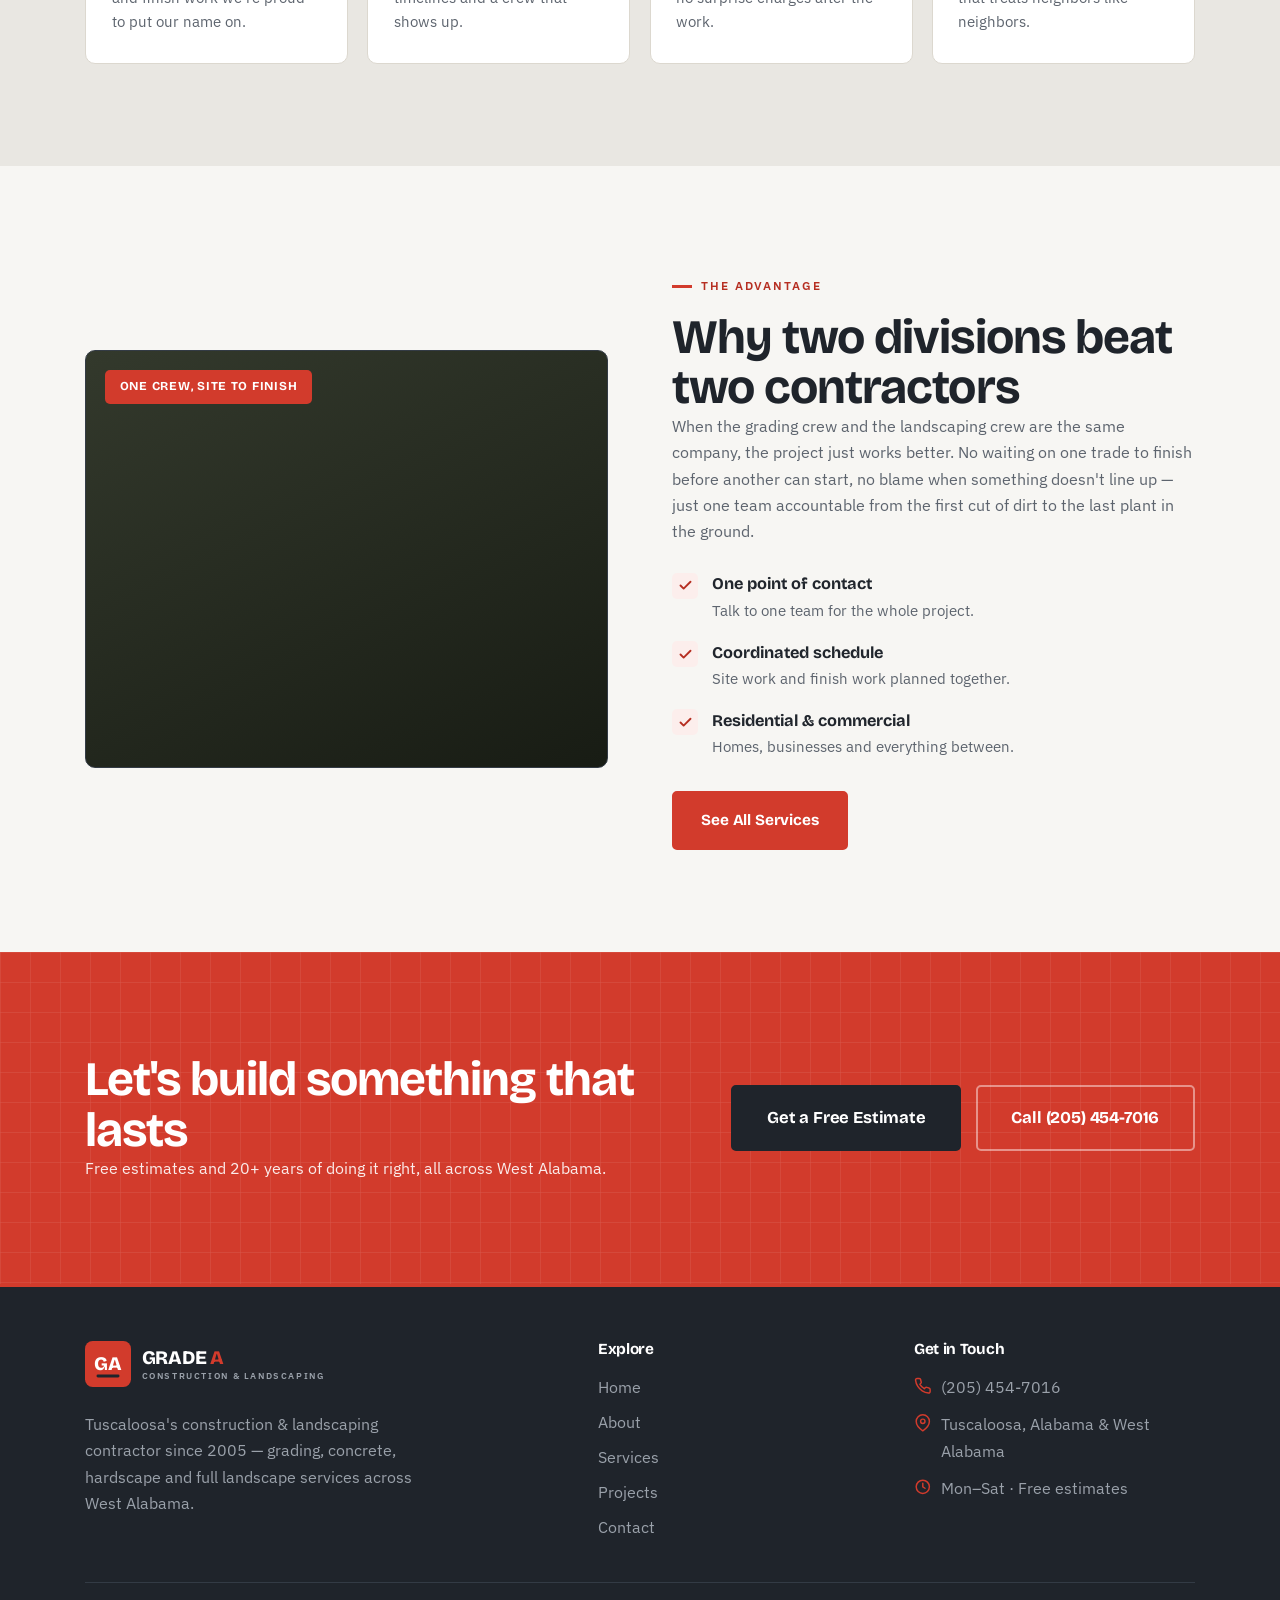
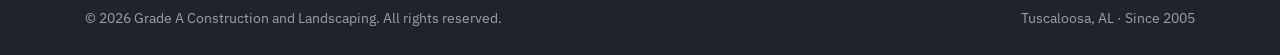
==== commit 6629c5bd: "Add floating $999 Aurora upsell button (links to wizard) Co-Authored-By: Claude Opus 4.8 <noreply@an" ====
--- a/about.html
+++ b/about.html
@@ -190,5 +190,20 @@
   </nav>
 
   <script src="js/main.js" defer></script>
+
+  <!-- aurora-cta : agency upsell button -->
+  <a class="aurora-cta" href="https://auroraadv.co/?tab=wizard" target="_blank" rel="noopener" aria-label="Get this website for only $999 — built by Aurora">
+    <span class="aurora-cta__top">Get this website<br>for only</span>
+    <span class="aurora-cta__price">$999</span>
+  </a>
+  <style>
+  .aurora-cta{position:fixed;left:18px;bottom:18px;z-index:58;width:130px;height:130px;border-radius:50%;display:flex;flex-direction:column;align-items:center;justify-content:center;text-align:center;gap:3px;padding:8px;background:radial-gradient(circle at 32% 26%,#2f5fe0,#0f172a);color:#fff;text-decoration:none;border:3px solid #d4a24c;box-shadow:0 14px 32px -10px rgba(15,23,42,.55);font-family:system-ui,-apple-system,"Segoe UI",Roboto,sans-serif;line-height:1.08;transition:transform .2s ease,box-shadow .2s ease;}
+  .aurora-cta:hover{transform:translateY(-3px) scale(1.05);box-shadow:0 20px 40px -10px rgba(15,23,42,.6);}
+  .aurora-cta:focus-visible{outline:3px solid #d4a24c;outline-offset:3px;}
+  .aurora-cta__top{font-size:10px;font-weight:700;letter-spacing:.03em;text-transform:uppercase;color:#e8edf7;}
+  .aurora-cta__price{font-size:31px;font-weight:800;color:#ffd479;letter-spacing:-.01em;}
+  @media (max-width:760px){.aurora-cta{width:106px;height:106px;left:12px;bottom:68px;border-width:2px;}.aurora-cta__top{font-size:8.5px;}.aurora-cta__price{font-size:25px;}}
+  @media (prefers-reduced-motion:reduce){.aurora-cta{transition:none;}}
+  </style>
 </body>
 </html>
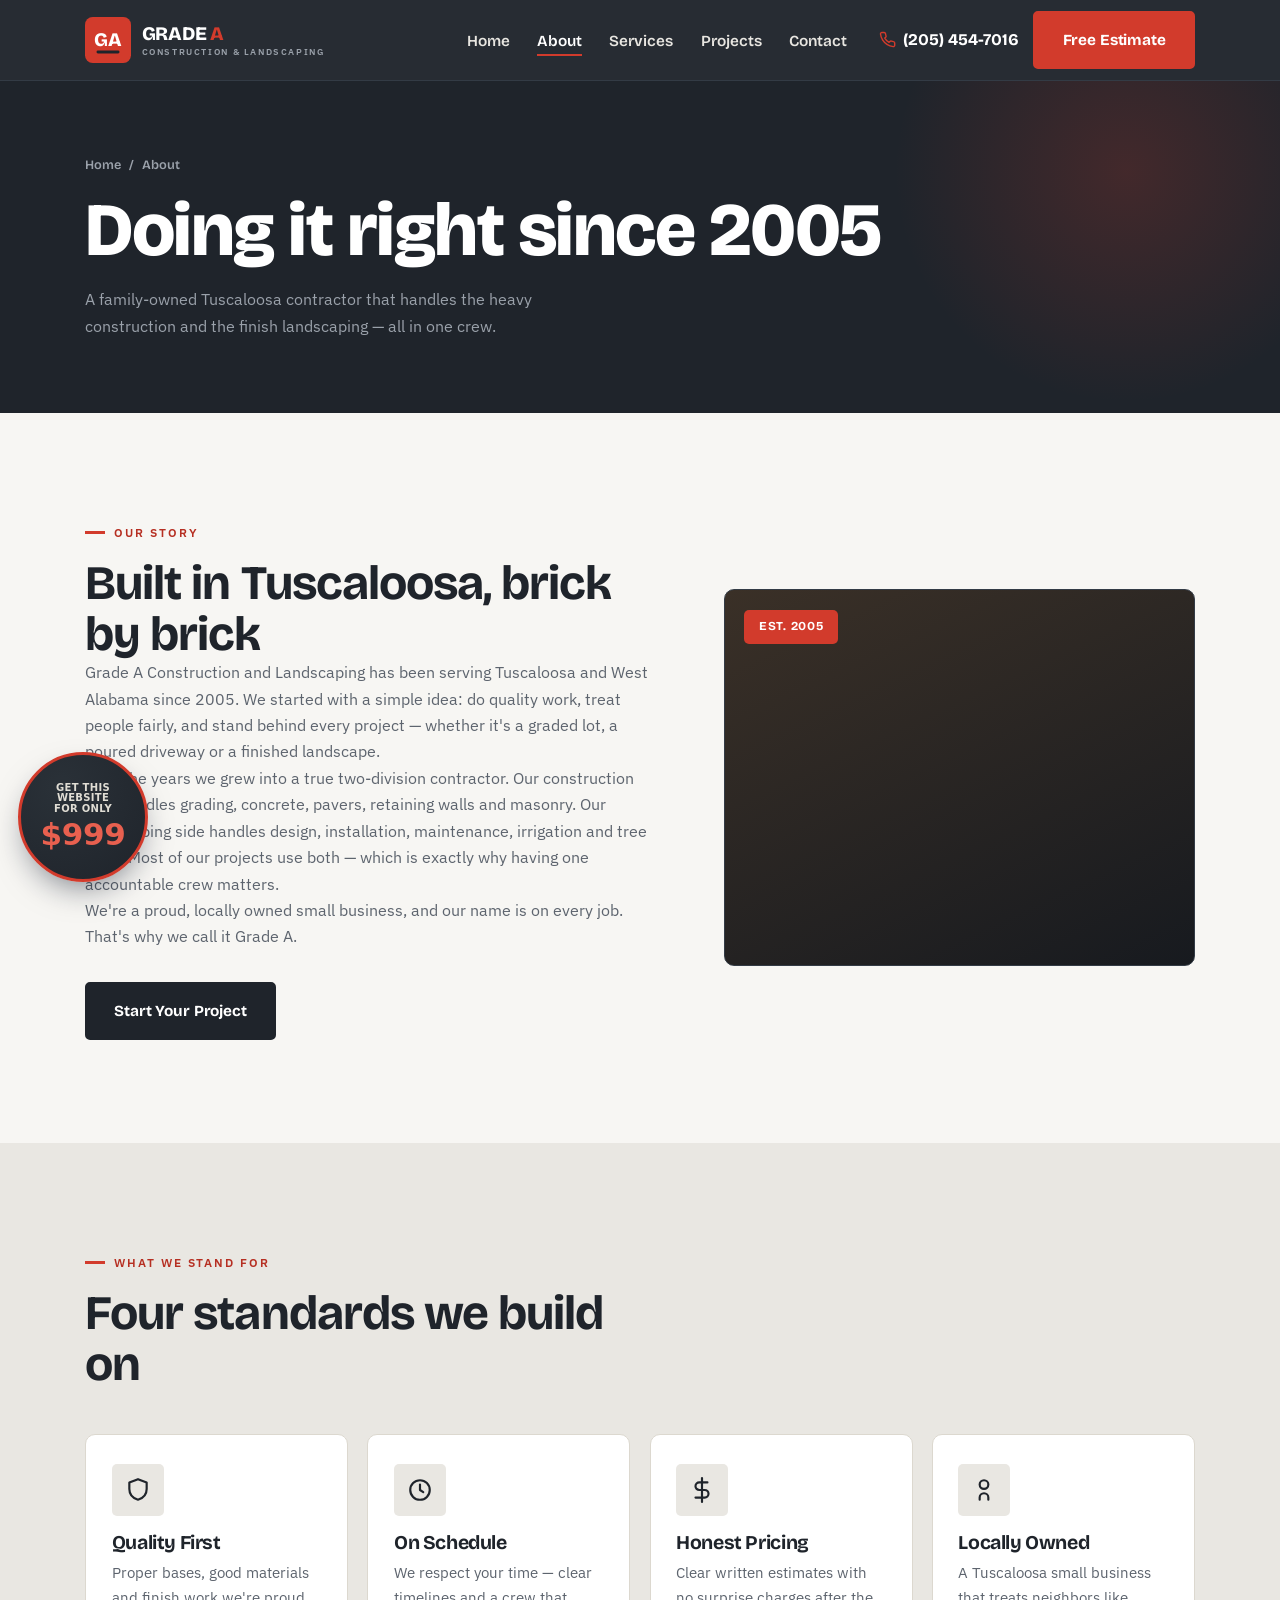
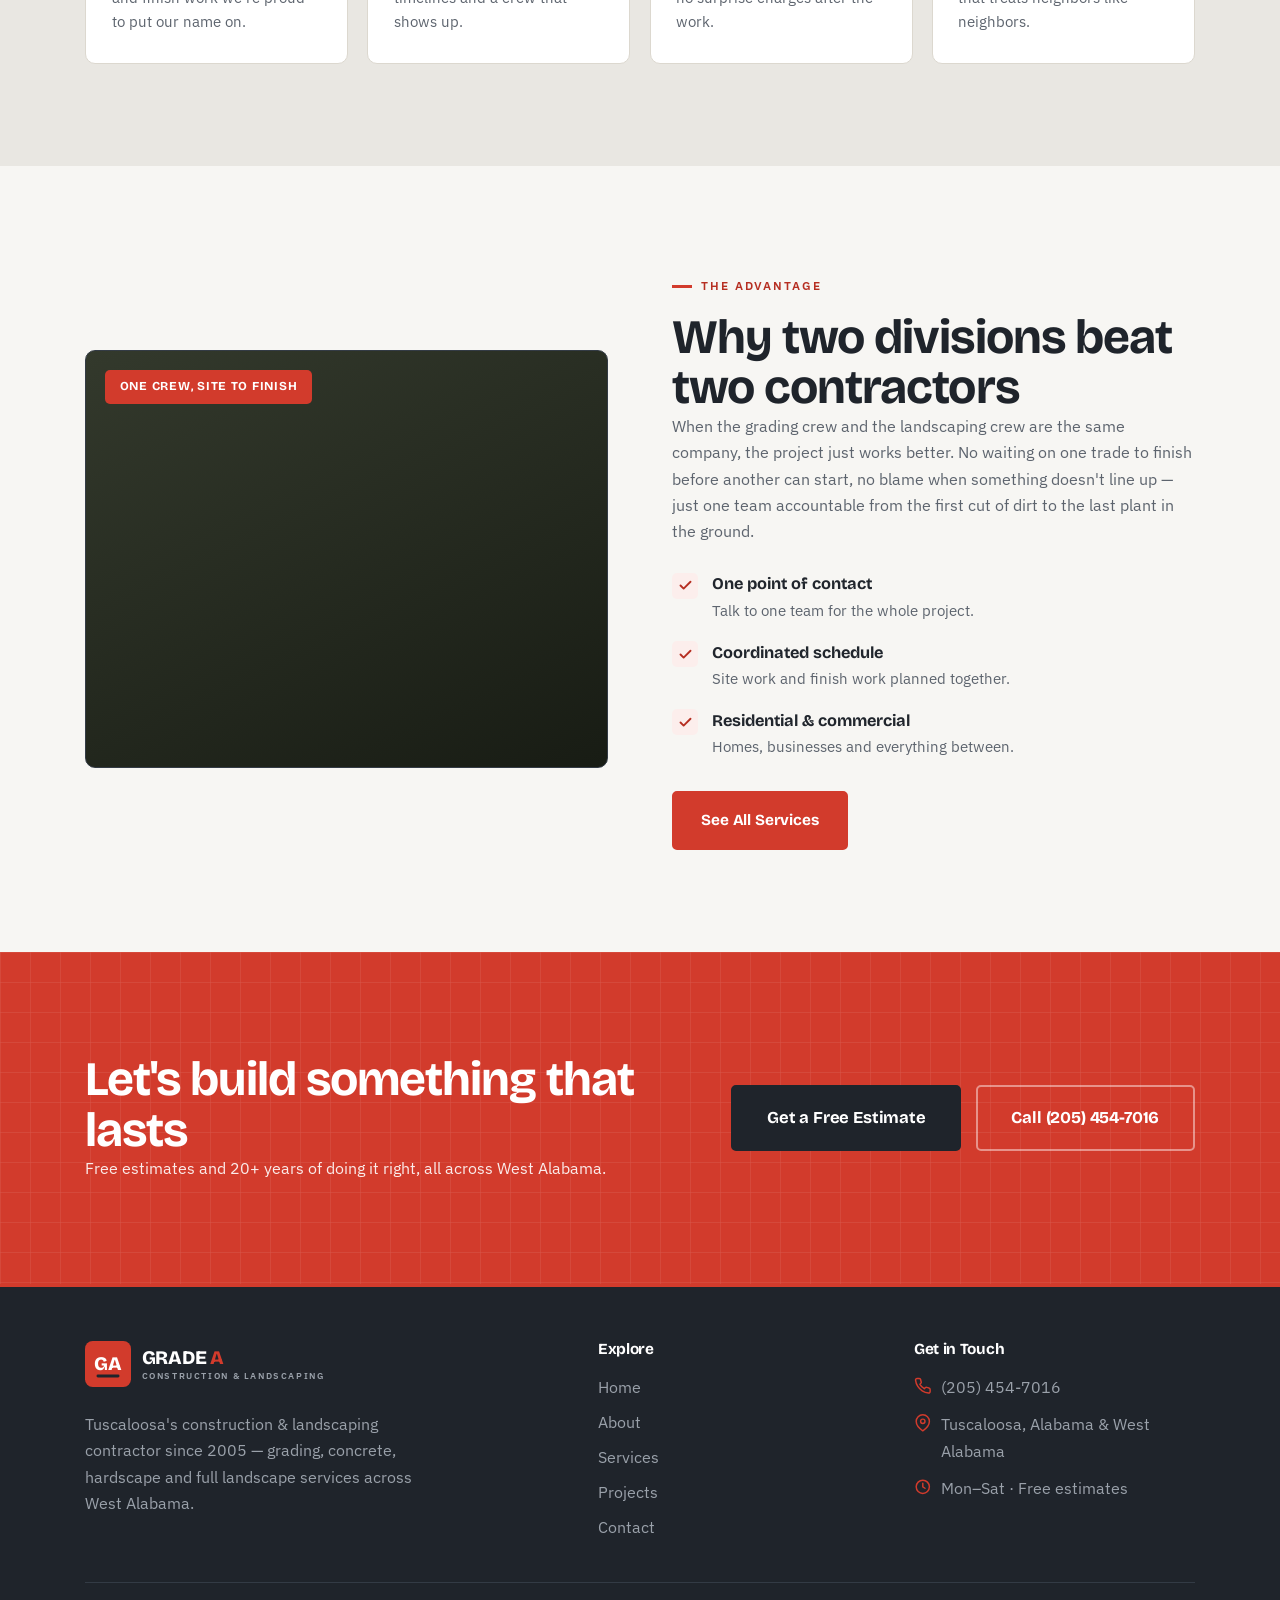
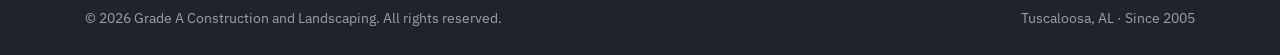
==== commit 4041d18e: "Recolor $999 badge to match site palette Co-Authored-By: Claude Opus 4.8 <noreply@anthropic.com>" ====
--- a/about.html
+++ b/about.html
@@ -197,11 +197,11 @@
     <span class="aurora-cta__price">$999</span>
   </a>
   <style>
-  .aurora-cta{position:fixed;left:18px;bottom:18px;z-index:58;width:130px;height:130px;border-radius:50%;display:flex;flex-direction:column;align-items:center;justify-content:center;text-align:center;gap:3px;padding:8px;background:radial-gradient(circle at 32% 26%,#2f5fe0,#0f172a);color:#fff;text-decoration:none;border:3px solid #d4a24c;box-shadow:0 14px 32px -10px rgba(15,23,42,.55);font-family:system-ui,-apple-system,"Segoe UI",Roboto,sans-serif;line-height:1.08;transition:transform .2s ease,box-shadow .2s ease;}
+  .aurora-cta{position:fixed;left:18px;bottom:18px;z-index:58;width:130px;height:130px;border-radius:50%;display:flex;flex-direction:column;align-items:center;justify-content:center;text-align:center;gap:3px;padding:8px;background:radial-gradient(circle at 32% 26%,#2a3138,#1f242b);color:#fff;text-decoration:none;border:3px solid #d23b2c;box-shadow:0 14px 32px -10px rgba(15,23,42,.55);font-family:system-ui,-apple-system,"Segoe UI",Roboto,sans-serif;line-height:1.08;transition:transform .2s ease,box-shadow .2s ease;}
   .aurora-cta:hover{transform:translateY(-3px) scale(1.05);box-shadow:0 20px 40px -10px rgba(15,23,42,.6);}
-  .aurora-cta:focus-visible{outline:3px solid #d4a24c;outline-offset:3px;}
-  .aurora-cta__top{font-size:10px;font-weight:700;letter-spacing:.03em;text-transform:uppercase;color:#e8edf7;}
-  .aurora-cta__price{font-size:31px;font-weight:800;color:#ffd479;letter-spacing:-.01em;}
+  .aurora-cta:focus-visible{outline:3px solid #d23b2c;outline-offset:3px;}
+  .aurora-cta__top{font-size:10px;font-weight:700;letter-spacing:.03em;text-transform:uppercase;color:#e0ddd4;}
+  .aurora-cta__price{font-size:31px;font-weight:800;color:#e8604f;letter-spacing:-.01em;}
   @media (max-width:760px){.aurora-cta{width:106px;height:106px;left:12px;bottom:68px;border-width:2px;}.aurora-cta__top{font-size:8.5px;}.aurora-cta__price{font-size:25px;}}
   @media (prefers-reduced-motion:reduce){.aurora-cta{transition:none;}}
   </style>
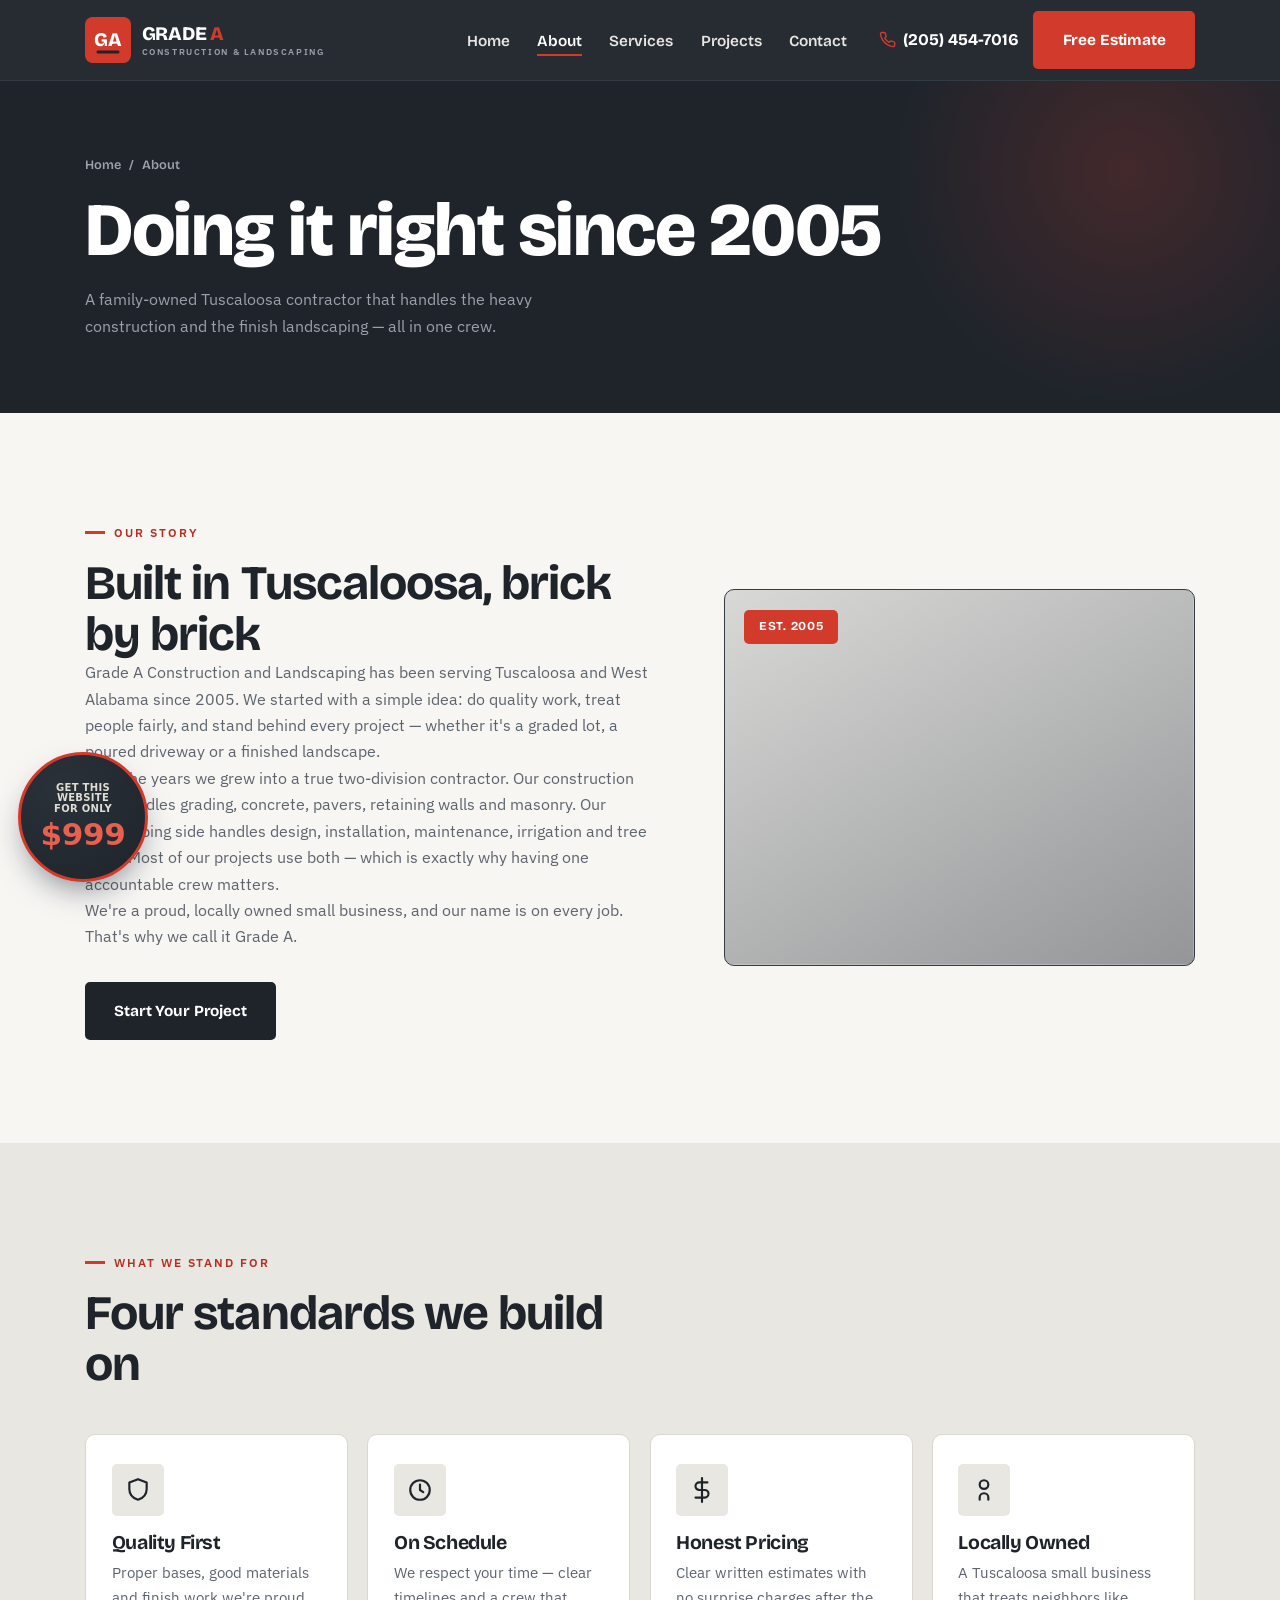
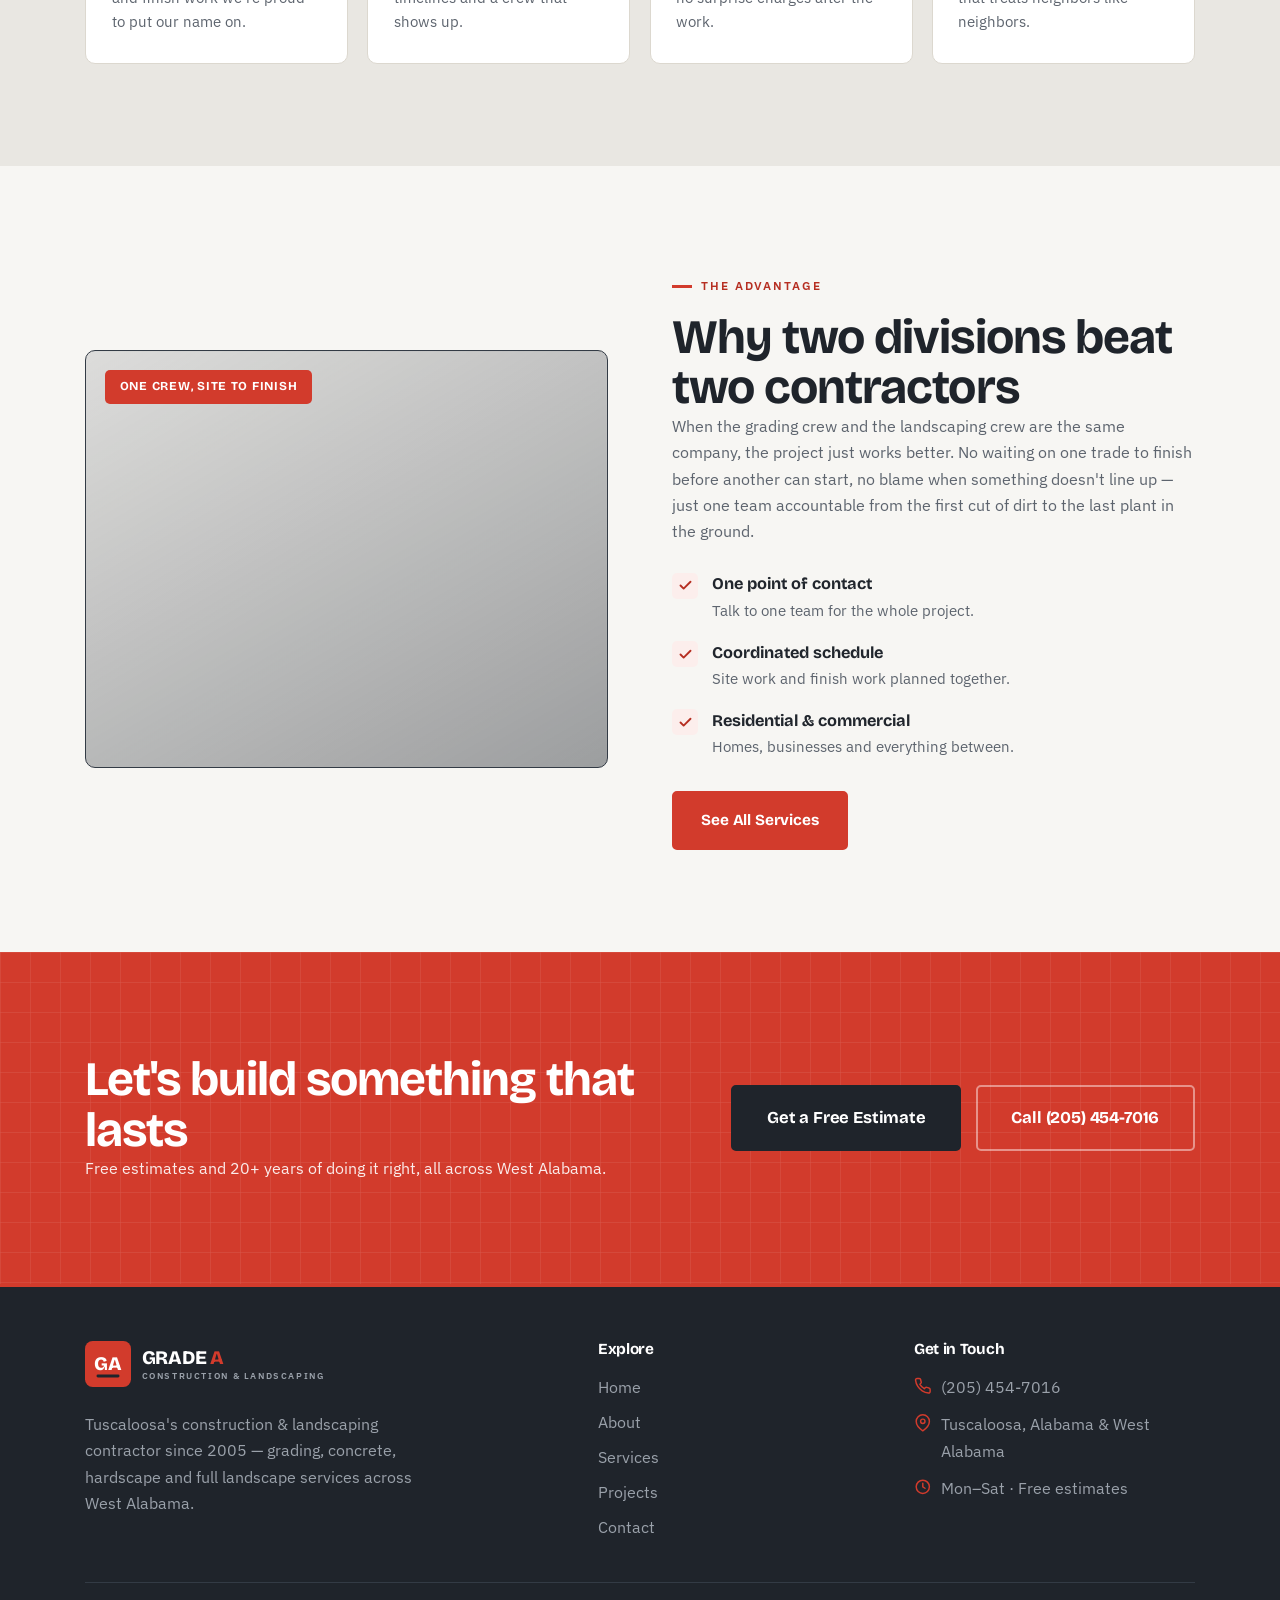
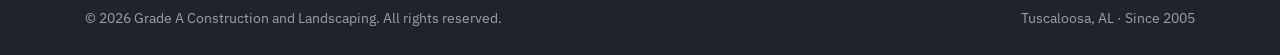
==== commit ac75a752: "Add real construction/landscape photography (hero, gallery, services, features, before/after) Co-Aut" ====
--- a/about.html
+++ b/about.html
@@ -68,7 +68,7 @@
           <p class="muted">We're a proud, locally owned small business, and our name is on every job. That's why we call it Grade A.</p>
           <a href="contact.html" class="btn btn--dark mt-2">Start Your Project</a>
         </div>
-        <div class="feature__media reveal" data-delay="1">
+        <div class="feature__media reveal" data-delay="1" style="background-image:linear-gradient(150deg,rgba(31,36,43,.14),rgba(31,36,43,.46)),url('https://images.unsplash.com/photo-1611795522019-0b88e0f9f019?w=1200&q=70&auto=format&fit=crop');background-size:cover;background-position:center">
           <!-- Replace background with a real crew / equipment / project photo -->
           <span class="pill">Est. 2005</span>
         </div>
@@ -110,7 +110,7 @@
     <!-- WHY / ONE CREW -->
     <section class="section">
       <div class="container split">
-        <div class="feature__media feature__media--land reveal">
+        <div class="feature__media feature__media--land reveal" style="background-image:linear-gradient(150deg,rgba(31,36,43,.12),rgba(31,36,43,.42)),url('https://images.unsplash.com/photo-1628340981113-fe1949fe5cc0?w=1200&q=70&auto=format&fit=crop');background-size:cover;background-position:center">
           <!-- Replace background with a real combined project photo -->
           <span class="pill">One crew, site to finish</span>
         </div>
--- a/css/style.css
+++ b/css/style.css
@@ -409,3 +409,12 @@
 .sr-only { position: absolute; width: 1px; height: 1px; padding: 0; margin: -1px; overflow: hidden; clip: rect(0,0,0,0); white-space: nowrap; border: 0; }
 .skip-link { position: absolute; left: .5rem; top: -3.5rem; background: var(--red); color: #fff; padding: .6rem 1rem; border-radius: var(--radius); z-index: 100; font-family: var(--ff-display); font-weight: 700; transition: top .2s; }
 .skip-link:focus { top: .5rem; }
+
+/* ===== Real photography (Aurora) ===== */
+.hero__img{background-image:url('https://images.unsplash.com/photo-1610079732288-72a77bd816c9?w=1200&q=70&auto=format&fit=crop');background-size:cover;background-position:center;}
+.tile[data-cat="grading"]{background-image:url('https://images.unsplash.com/photo-1575281923032-f40d94ef6160?w=1200&q=70&auto=format&fit=crop');background-size:cover;background-position:center;}
+.tile[data-cat="concrete"]{background-image:url('https://images.unsplash.com/photo-1563166423-482a8c14b2d6?w=1200&q=70&auto=format&fit=crop');background-size:cover;background-position:center;}
+.tile[data-cat="landscaping"]{background-image:url('https://images.unsplash.com/photo-1530297333184-26b347aaa2a2?w=1200&q=70&auto=format&fit=crop');background-size:cover;background-position:center;}
+.tile[data-cat="walls"]{background-image:url('https://images.unsplash.com/photo-1586417753090-9058c92b350d?w=1200&q=70&auto=format&fit=crop');background-size:cover;background-position:center;}
+.ba__before{background-image:linear-gradient(160deg,rgba(0,0,0,.20),transparent 55%),url('https://images.unsplash.com/photo-1595797623546-5a85a990ca6c?w=1200&q=70&auto=format&fit=crop');background-size:cover;background-position:center;}
+.ba__after{background-image:linear-gradient(160deg,rgba(0,0,0,.20),transparent 55%),url('https://images.unsplash.com/photo-1505575571513-c6c366871baf?w=1200&q=70&auto=format&fit=crop');background-size:cover;background-position:center;}
